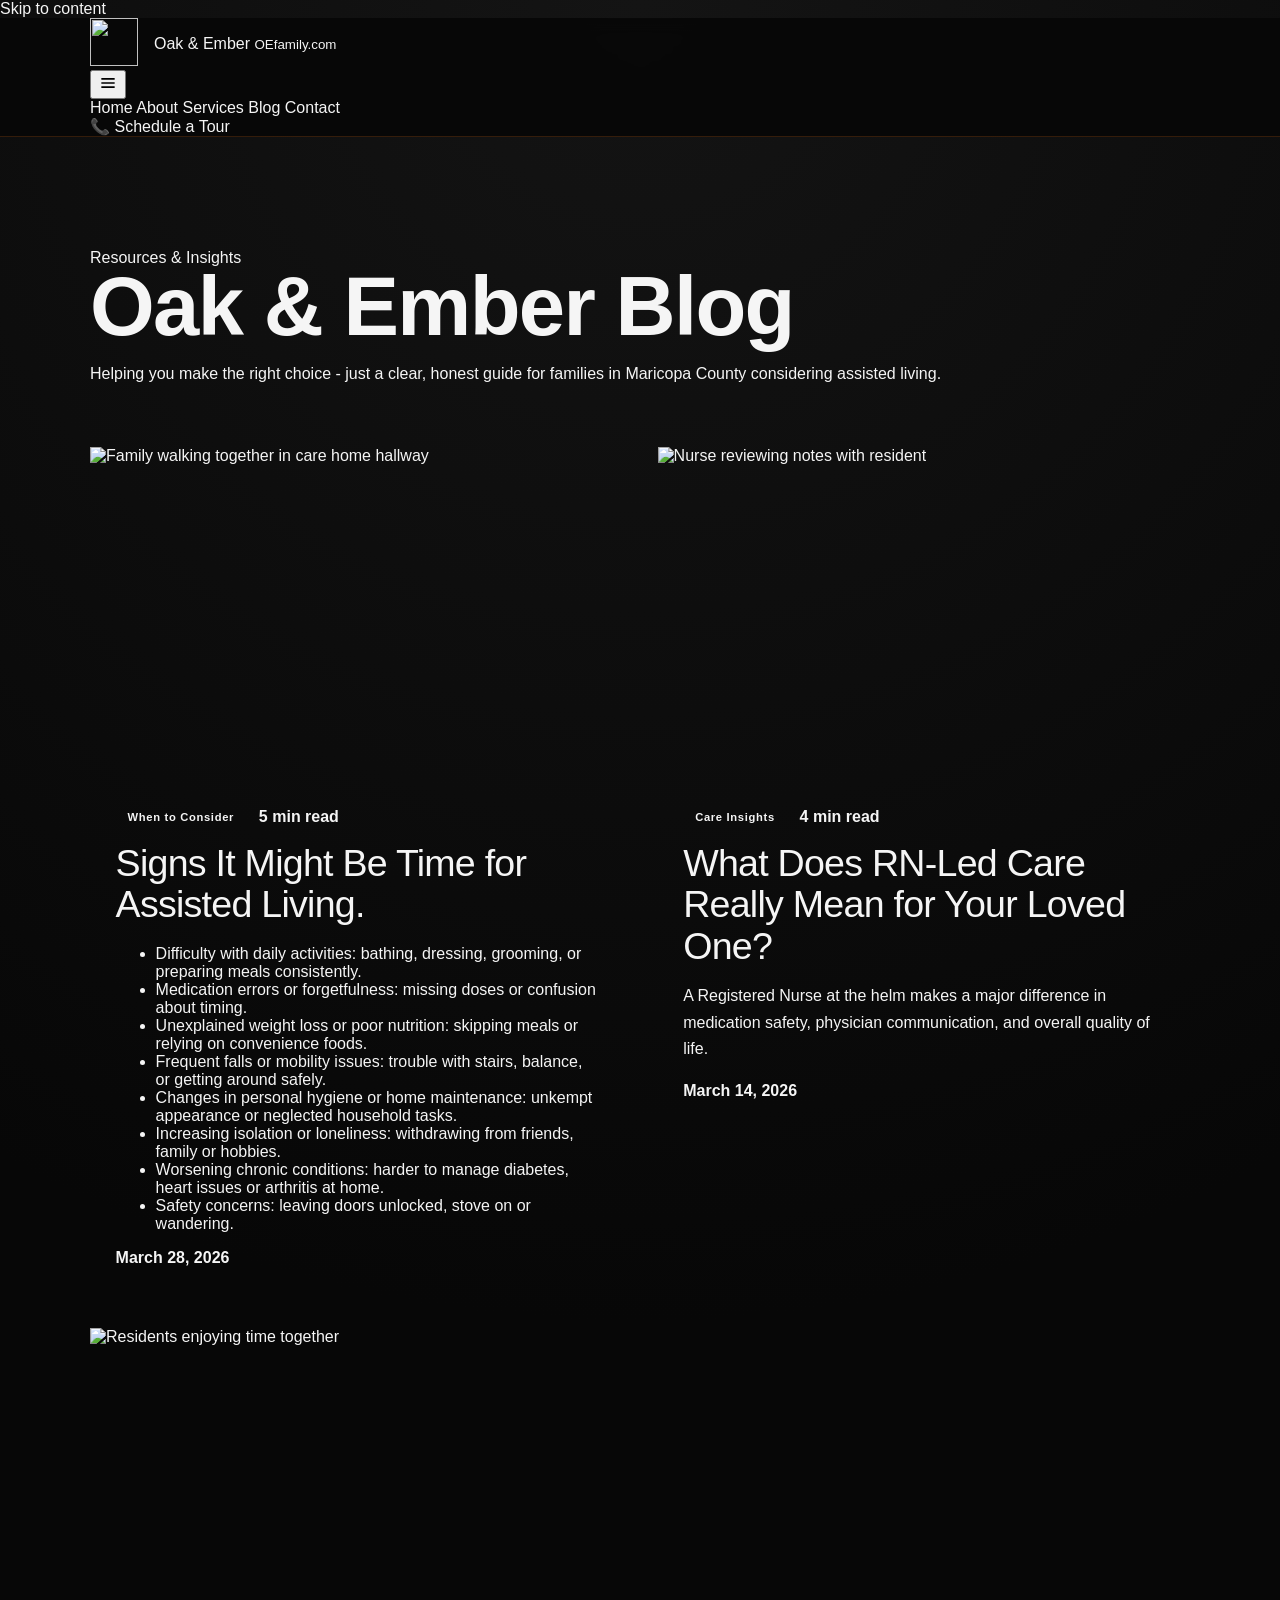
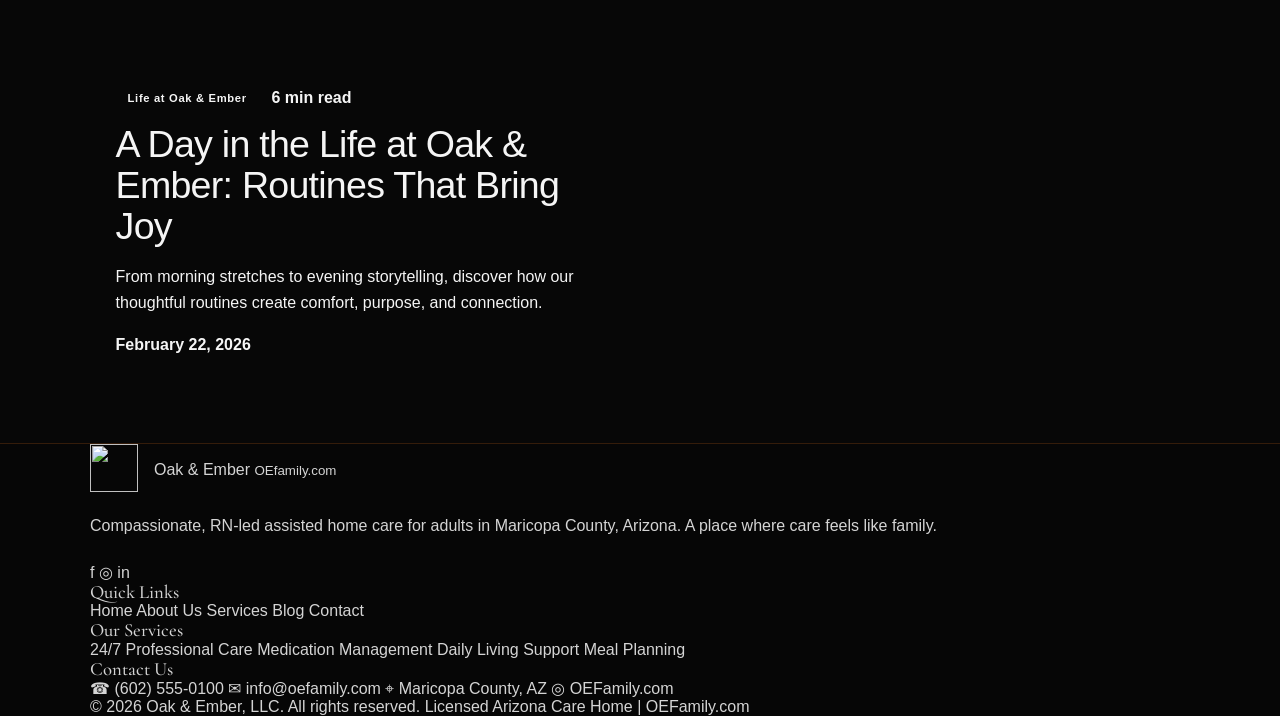
==== blog.html @ 2cb1c810 "Create blog.html preliminary additiona" ====
<!DOCTYPE html>
<html lang="en">
<head>
  <meta charset="UTF-8" />
  <meta name="viewport" content="width=device-width, initial-scale=1.0" />
  <title>Blog - Oak & Ember | RN-Led Assisted Living in Maricopa County</title>
  <meta name="description" content="Read articles from Oak & Ember about assisted living, RN-led care, family guidance, and life in a 10-resident home in Maricopa County, Arizona." />
  <meta name="robots" content="index,follow" />
  <link rel="canonical" href="https://oefamily.com/blog.html" />
  <link rel="preconnect" href="https://fonts.googleapis.com">
  <link rel="preconnect" href="https://fonts.gstatic.com" crossorigin>
  <link href="https://fonts.googleapis.com/css2?family=Cormorant+Garamond:wght@500;600;700&family=Manrope:wght@400;500;600;700;800&family=Playfair+Display:ital,wght@0,400..900;1,400..900&display=swap" rel="stylesheet">
  <link rel="stylesheet" href="style.css" />
  <style>
    /* Blog page specific styles */
    .blog-hero {
      padding: clamp(4rem, 10vw, 7rem) 0 clamp(2rem, 5vw, 3rem);
      background: linear-gradient(135deg, var(--color-forest-soft) 0%, transparent 50%), var(--color-surface-soft);
    }
    .blog-hero h1 {
      font-family: var(--font-display);
      font-size: clamp(2.8rem, 7vw, 5.2rem);
      line-height: 0.95;
      letter-spacing: -0.02em;
      margin-bottom: 1.2rem;
    }
    .blog-grid-full {
      display: grid;
      grid-template-columns: repeat(auto-fit, minmax(380px, 1fr));
      gap: clamp(1.5rem, 3vw, 2.2rem);
      margin-bottom: 4rem;
    }
    .blog-card-full {
      border-radius: var(--radius-xl);
      overflow: hidden;
      box-shadow: var(--shadow-sm);
      transition: transform var(--transition), box-shadow var(--transition);
    }
    .blog-card-full:hover {
      transform: translateY(-4px);
      box-shadow: var(--shadow-lg);
    }
    .blog-media-full {
      aspect-ratio: 16 / 10;
      overflow: hidden;
    }
    .blog-media-full img {
      width: 100%;
      height: 100%;
      object-fit: cover;
      transition: transform 600ms ease;
    }
    .blog-card-full:hover .blog-media-full img {
      transform: scale(1.04);
    }
    .blog-body-full {
      padding: 1.6rem;
    }
    .meta-row-full {
      display: flex;
      align-items: center;
      gap: 0.8rem;
      margin-bottom: 0.9rem;
      color: var(--color-text-muted);
      font-size: var(--text-xs);
      font-weight: 600;
    }
    .tag-full {
      background: var(--color-primary);
      color: var(--color-white);
      padding: 0.35rem 0.75rem;
      border-radius: var(--radius-full);
      font-size: 0.7rem;
      letter-spacing: 0.06em;
    }
    .blog-title-full {
      font-family: var(--font-display);
      font-size: clamp(1.65rem, 3.5vw, 2.35rem);
      line-height: 1.1;
      margin-bottom: 0.85rem;
      color: var(--color-text);
    }
    .blog-excerpt-full {
      color: var(--color-text-muted);
      margin-bottom: 1.2rem;
      line-height: 1.65;
    }
    .blog-date-full {
      color: var(--color-text-faint);
      font-size: var(--text-sm);
      font-weight: 600;
    }
    .back-link {
      display: inline-flex;
      align-items: center;
      gap: 0.5rem;
      color: var(--color-primary);
      font-weight: 700;
      font-size: var(--text-sm);
      margin-bottom: 1.5rem;
    }
    @media (max-width: 700px) {
      .blog-grid-full { grid-template-columns: 1fr; }
      .blog-hero { padding-top: 3.5rem; }
    }
  </style>
</head>
<body>
  <a class="skip-link" href="#main-content">Skip to content</a>

  <header class="site-header">
    <div class="container nav-wrap">
      <a href="index.html#home" class="brand" aria-label="Oak & Ember home">
        <span class="brand-mark" aria-hidden="true">
          <img src="photos/logo.png" alt="" width="48" height="48" loading="eager" />
        </span>
        <span class="brand-text">
          <span>Oak & Ember</span>
          <small>OEfamily.com</small>
        </span>
      </a>

      <nav aria-label="Primary navigation">
        <button class="menu-toggle" aria-expanded="false" aria-controls="primary-menu" aria-label="Open menu">
          <svg width="20" height="20" viewBox="0 0 24 24" fill="none" stroke="currentColor" stroke-width="2">
            <path d="M4 7h16M4 12h16M4 17h16"/>
          </svg>
        </button>
        <div class="nav-links" id="primary-menu">
          <a href="index.html#home">Home</a>
          <a href="index.html#about">About</a>
          <a href="index.html#services">Services</a>
          <a href="blog.html" class="active">Blog</a>
          <a href="index.html#contact">Contact</a>
        </div>
      </nav>

      <div class="header-actions">
        <a class="btn btn-primary" href="index.html#contact">
          <span aria-hidden="true">📞</span>
          <span>Schedule a Tour</span>
        </a>
      </div>
    </div>
  </header>

  <main id="main-content">
    <section class="blog-hero">
      <div class="container">
        <div class="section-tag">Resources & Insights</div>
        <h1>Oak & Ember Blog</h1>
        <p class="section-description">
          Helping you make the right choice - just a clear, honest guide for families in Maricopa County considering assisted living.
        </p>
      </div>
    </section>

    <section>
      <div class="container blog-grid-full">
        <!-- Article 1 -->
        <article class="blog-card-full">
          <div class="blog-media-full">
            <img src="photos/blog-1.jpg" alt="Family walking together in care home hallway" loading="lazy" />
          </div>
          <div class="blog-body-full">
            <div class="meta-row-full">
              <span class="tag-full">When to Consider</span>
              <span>5 min read</span>
            </div>
            <h2 class="blog-title-full">Signs It Might Be Time for Assisted Living.</h2>
            <p class="blog-excerpt-full">
            <ul>
                <li>Difficulty with daily activities: bathing, dressing, grooming, or preparing meals consistently.</li>
                <li>Medication errors or forgetfulness: missing doses or confusion about timing.</li>
                <li>Unexplained weight loss or poor nutrition: skipping meals or relying on convenience foods.</li>
                <li>Frequent falls or mobility issues: trouble with stairs, balance, or getting around safely.</li>
                <li>Changes in personal hygiene or home maintenance: unkempt appearance or neglected household tasks.</li>
                <li>Increasing isolation or loneliness: withdrawing from friends, family or hobbies.</li>
                <li>Worsening chronic conditions: harder to manage diabetes, heart issues or arthritis at home.</li>
                <li>Safety concerns: leaving doors unlocked, stove on or wandering.</li>
            </ul>
              
            </p>
            <time class="blog-date-full" datetime="2026-03-28">March 28, 2026</time>
          </div>
        </article>

        <!-- Article 2 -->
        <article class="blog-card-full">
          <div class="blog-media-full">
            <img src="photos/blog-2.jpg" alt="Nurse reviewing notes with resident" loading="lazy" />
          </div>
          <div class="blog-body-full">
            <div class="meta-row-full">
              <span class="tag-full">Care Insights</span>
              <span>4 min read</span>
            </div>
            <h2 class="blog-title-full">What Does RN-Led Care Really Mean for Your Loved One?</h2>
            <p class="blog-excerpt-full">
              A Registered Nurse at the helm makes a major difference in medication safety, physician communication, and overall quality of life.
            </p>
            <time class="blog-date-full" datetime="2026-03-14">March 14, 2026</time>
          </div>
        </article>

        <!-- Article 3 -->
        <article class="blog-card-full">
          <div class="blog-media-full">
            <img src="photos/blog-3.jpg" alt="Residents enjoying time together" loading="lazy" />
          </div>
          <div class="blog-body-full">
            <div class="meta-row-full">
              <span class="tag-full">Life at Oak & Ember</span>
              <span>6 min read</span>
            </div>
            <h2 class="blog-title-full">A Day in the Life at Oak & Ember: Routines That Bring Joy</h2>
            <p class="blog-excerpt-full">
              From morning stretches to evening storytelling, discover how our thoughtful routines create comfort, purpose, and connection.
            </p>
            <time class="blog-date-full" datetime="2026-02-22">February 22, 2026</time>
          </div>
        </article>

        <!-- Add more articles here by copying the pattern above -->
        <!-- EXAMPLE: New Article Block -->
        <!--
        <article class="blog-card-full">
          <div class="blog-media-full">
            <img src="photos/blog-4.jpg" alt="New article image" loading="lazy" />
          </div>
          <div class="blog-body-full">
            <div class="meta-row-full">
              <span class="tag-full">New Category</span>
              <span>7 min read</span>
            </div>
            <h2 class="blog-title-full">Your New Article Title</h2>
            <p class="blog-excerpt-full">Your article preview...</p>
            <time class="blog-date-full" datetime="2026-04-15">April 15, 2026</time>
          </div>
        </article>
        -->

      </div>
    </section>
  </main>

  <footer class="site-footer">
    <div class="container footer-grid">
      <div class="footer-brand">
        <a href="index.html#home" class="brand" style="margin-bottom: 1rem;">
          <span class="brand-mark" aria-hidden="true">
            <img src="photos/logo.png" alt="" width="48" height="48" />
          </span>
          <span class="brand-text">
            <span>Oak & Ember</span>
            <small>OEfamily.com</small>
          </span>
        </a>
        <p>Compassionate, RN-led assisted home care for adults in Maricopa County, Arizona. A place where care feels like family.</p>
        <div class="social-links" style="margin-top: 1.4rem;">
          <a href="#" aria-label="Facebook" target="_blank" rel="noopener noreferrer">f</a>
          <a href="#" aria-label="Instagram" target="_blank" rel="noopener noreferrer">◎</a>
          <a href="#" aria-label="LinkedIn" target="_blank" rel="noopener noreferrer">in</a>
        </div>
      </div>

      <div>
        <h3 class="footer-title">Quick Links</h3>
        <div class="footer-links">
          <a href="index.html#home">Home</a>
          <a href="index.html#about">About Us</a>
          <a href="index.html#services">Services</a>
          <a href="blog.html">Blog</a>
          <a href="index.html#contact">Contact</a>
        </div>
      </div>

      <div>
        <h3 class="footer-title">Our Services</h3>
        <div class="footer-links">
          <a href="index.html#services">24/7 Professional Care</a>
          <a href="index.html#services">Medication Management</a>
          <a href="index.html#services">Daily Living Support</a>
          <a href="index.html#services">Meal Planning</a>
        </div>
      </div>

      <div>
        <h3 class="footer-title">Contact Us</h3>
        <div class="footer-contact">
          <a href="tel:+16025550100">☎ (602) 555-0100</a>
          <a href="mailto:info@oefamily.com">✉ info@oefamily.com</a>
          <span>⌖ Maricopa County, AZ</span>
          <a href="https://oefamily.com" target="_blank" rel="noopener noreferrer">◎ OEFamily.com</a>
        </div>
      </div>
    </div>

    <div class="container footer-bottom">
      <span>© 2026 Oak & Ember, LLC. All rights reserved.</span>
      <span>Licensed Arizona Care Home | OEFamily.com</span>
    </div>
  </footer>

  <script src="script.js" defer></script>
</body>
</html>
---- style.css ----
:root {
  --bg: #070707;
  --panel: #0f0c08;
  --panel-alt: #151515;
  --gold: #d8b45a;
  --bronze: #a67c52;
  --deep-brown: #8B4513;
  --text: #F5F5F5;
  --muted: #d4d4d4;
  --line: rgba(139, 69, 19, 0.35);
}

/* ====================== FONTS ====================== */

/* 1. Logo Brand Font - Only "Oak & Ember" */
.brand-title {
  font-family: 'Playfair Display', serif;
  font-weight: 700;
  font-size: 2.15rem;
  color: var(--gold);
  line-height: 1.05;
  letter-spacing: -0.03em;
  margin: 0;
}

/* 2. Main Headings */
h1, h2, h3 {
  margin: 0;
  line-height: 1.1;
}

/* Hero & Main h2 - Use Work Sans */
h2, .hero h2 {
  font-family: 'Work Sans', sans-serif;
  font-weight: 500;
  letter-spacing: -0.02em;
}

/* h3 headings - Keep elegant serif */
h3, .card h3, .center-block h3 {
  font-family: 'Cormorant Garamond', serif;
  font-weight: 500;
}

/* Make sure logo is protected */
.brand .brand-title,
.brand h1.brand-title {
  font-family: 'Playfair Display', serif !important;
  font-weight: 700;
}

/* ====================== REST OF YOUR STYLES ====================== */

* { box-sizing: border-box; }
html { scroll-behavior: smooth; }

body {
  margin: 0;
  font-family: 'Inter', sans-serif;
  background: radial-gradient(circle at top, #141414 0%, var(--bg) 55%);
  color: var(--text);
}

a { color: inherit; text-decoration: none; }

.container {
  width: min(1100px, calc(100% - 2rem));
  margin: 0 auto;
}

.site-header, .site-footer {
  border-color: var(--line);
  background: rgba(7, 7, 7, 0.9);
  backdrop-filter: blur(8px);
}
.site-header { 
  border-bottom: 1px solid var(--line); 
  position: sticky; 
  top: 0; 
  z-index: 10; 
}

.header-inner, .footer-inner {
  display: flex; 
  align-items: center; 
  justify-content: space-between; 
  gap: 1rem; 
  padding: 1rem 0;
}

.brand { 
  display: flex; 
  align-items: center; 
  gap: 1rem; 
}

.logo {
  width: 110px; 
  height: 110px; 
  object-fit: contain; 
  border: 1px solid var(--line);
  border-radius: 999px; 
  background: var(--panel);
}

.brand-kicker, .section-label, .eyebrow {
  color: var(--bronze); 
  text-transform: uppercase; 
  letter-spacing: 0.18em; 
  font-size: 0.72rem; 
  margin: 0 0 0.25rem;
}

.nav { 
  display: flex; 
  gap: 1.25rem; 
  flex-wrap: wrap; 
}
.nav a { 
  color: var(--muted); 
}
.nav a:hover { 
  color: var(--gold); 
}

/* Hero */
.hero { 
  padding: 6rem 0 4rem; 
  text-align: center; 
}
.hero-inner { 
  max-width: 760px; 
}
.hero h2 { 
  font-size: clamp(3rem, 7vw, 5.5rem); 
  line-height: 0.95; 
  color: var(--gold); 
  margin-top: 0.5rem; 
}
.hero-copy { 
  max-width: 44rem; 
  margin: 1.5rem auto 0; 
  font-size: 1.05rem; 
  color: var(--muted); 
  line-height: 1.8; 
}

.hero-badges { 
  display: flex; 
  justify-content: center; 
  gap: 0.75rem; 
  flex-wrap: wrap; 
  margin-top: 2rem; 
}
.hero-badges span {
  border: 1px solid var(--line); 
  background: rgba(167, 124, 82, 0.1); 
  color: var(--text);
  padding: 0.65rem 1rem; 
  border-radius: 999px; 
  font-size: 0.92rem;
}

/* Content */
.content-section { 
  padding: 1rem 0 3rem; 
}
.content-grid {
  display: grid; 
  grid-template-columns: repeat(3, 1fr); 
  gap: 1rem;
}
.card, .center-block {
  background: linear-gradient(180deg, rgba(21,21,21,0.96), rgba(16,16,16,0.96));
  border: 1px solid var(--line); 
  border-radius: 20px; 
  padding: 2.4rem 2.2rem;
  box-shadow: 0 18px 40px rgba(0,0,0,0.25);
}
.card h3, .center-block h3 { 
  font-size: 2rem; 
  color: var(--gold); 
  margin: 0.25rem 0 0.75rem; 
}
.card p, .center-block p, .site-footer p { 
  color: var(--muted); 
  line-height: 1.75; 
}
.card ul,
.card ol {
  padding-left: 1.5rem;
  margin: 1.6rem 0 1.8rem 0;
  line-height: 1.9;
}
.card li {
  color: var(--muted); 
  margin-bottom: 1.25rem;        /* Excellent spacing between items */
  padding-left: 0.3rem;
}
.card li:last-child {
  margin-bottom: 0.4rem;
}
/* Make bullet points a bit larger and nicer */
.card ul li::marker {
  font-size: 1.1rem;
}
.center-block { 
  color: var(--muted); 
  text-align: center; 
  max-width: 850px; 
  margin: 0 auto; 
}

.site-footer { 
  color: var(--muted); 
  border-top: 1px solid var(--line); 
  margin-top: 2rem; 
}
.footer-inner p { 
  margin: 0; 
  color: var(--bronze); 
}

/* ====================== ANCHOR LINK SCROLL FIX ====================== */
#about,
#care,
#timeline,
section[id],
.hero,
.content-section {
  scroll-margin-top: 115px;     /* This pushes the section down so it's visible below the header */
}

/* Mobile */
@media (max-width: 900px) {
  .content-grid { grid-template-columns: 1fr; }
  .header-inner, .footer-inner { 
    flex-direction: column; 
    align-items: flex-start; 
  }
  .nav { gap: 0.9rem; }
}

/* Content Form */
.cf-turnstile {
  margin: 1.5rem 0;
}

button[type="submit"] {
  background: var(--gold);
  color: var(--bg);
  padding: 0.9rem 2rem;
  border: none;
  border-radius: 8px;
  font-weight: 600;
  cursor: pointer;
  margin-top: 1rem;
}
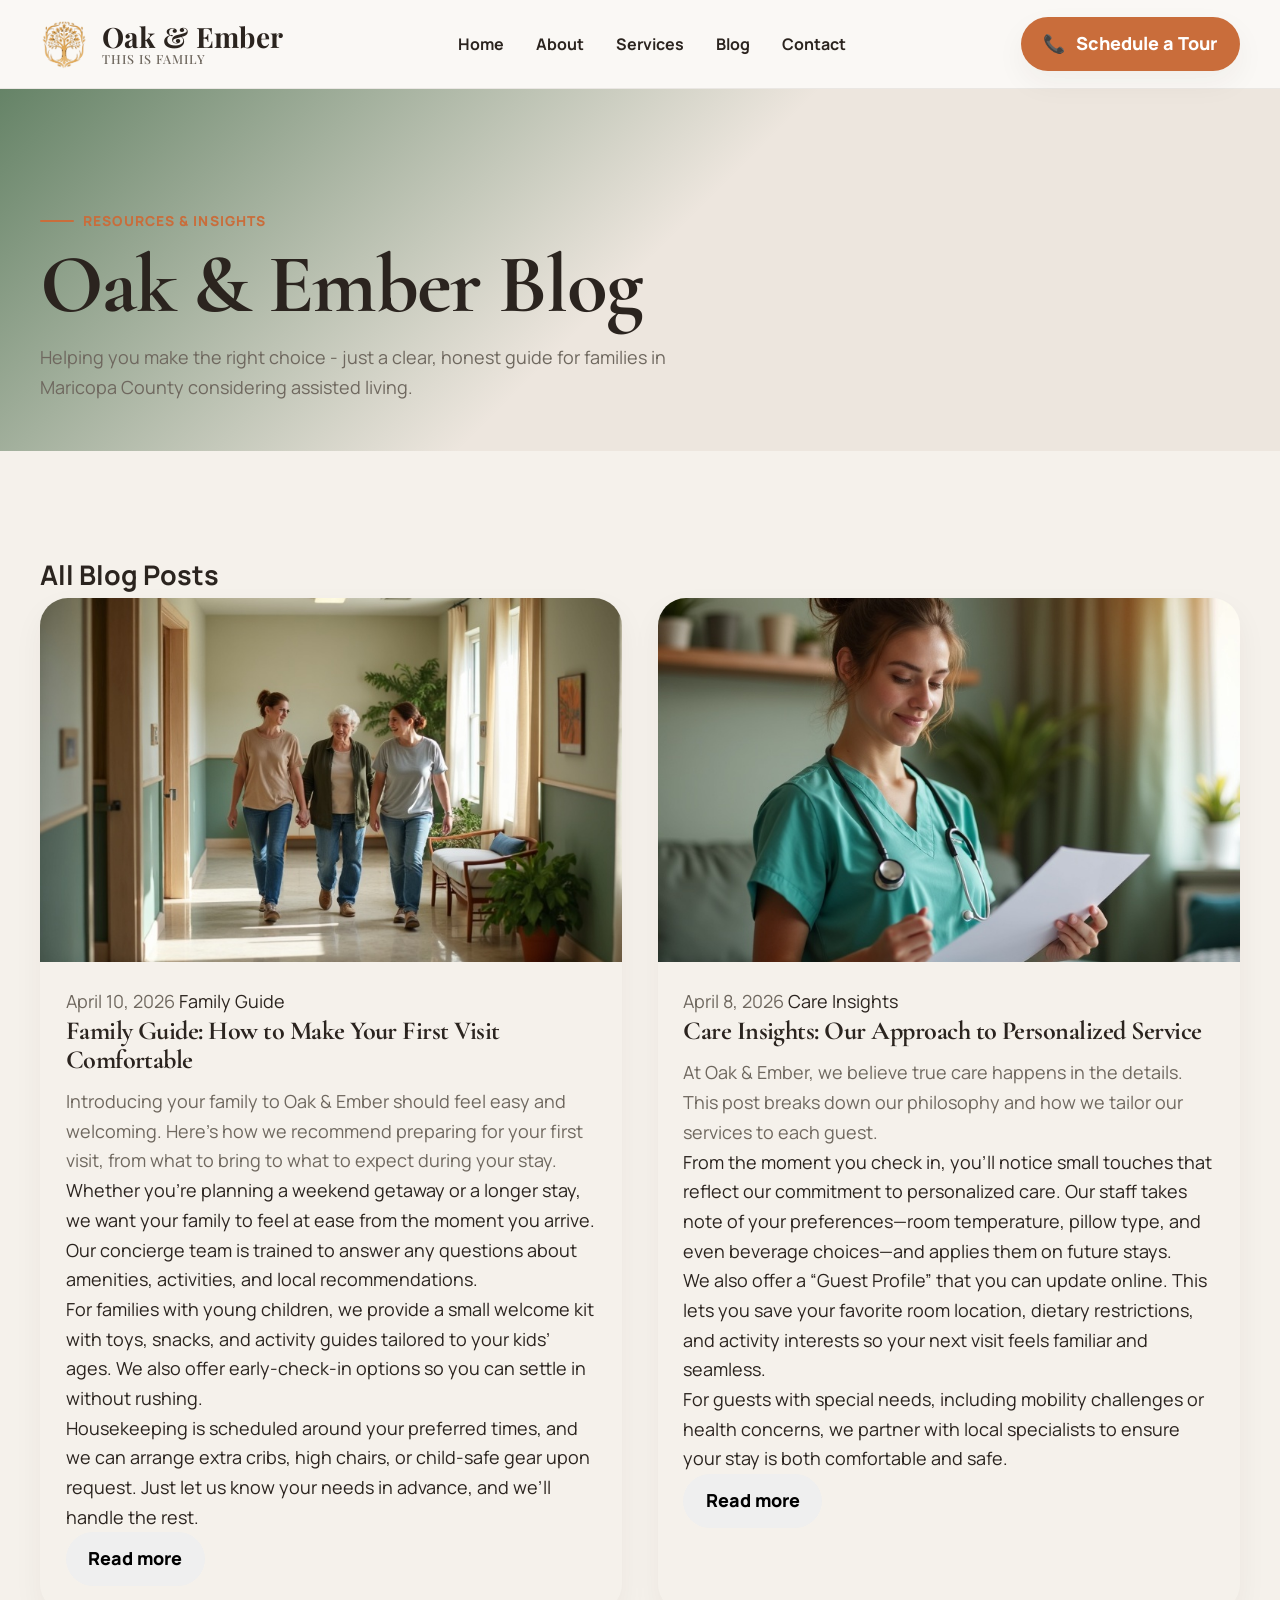
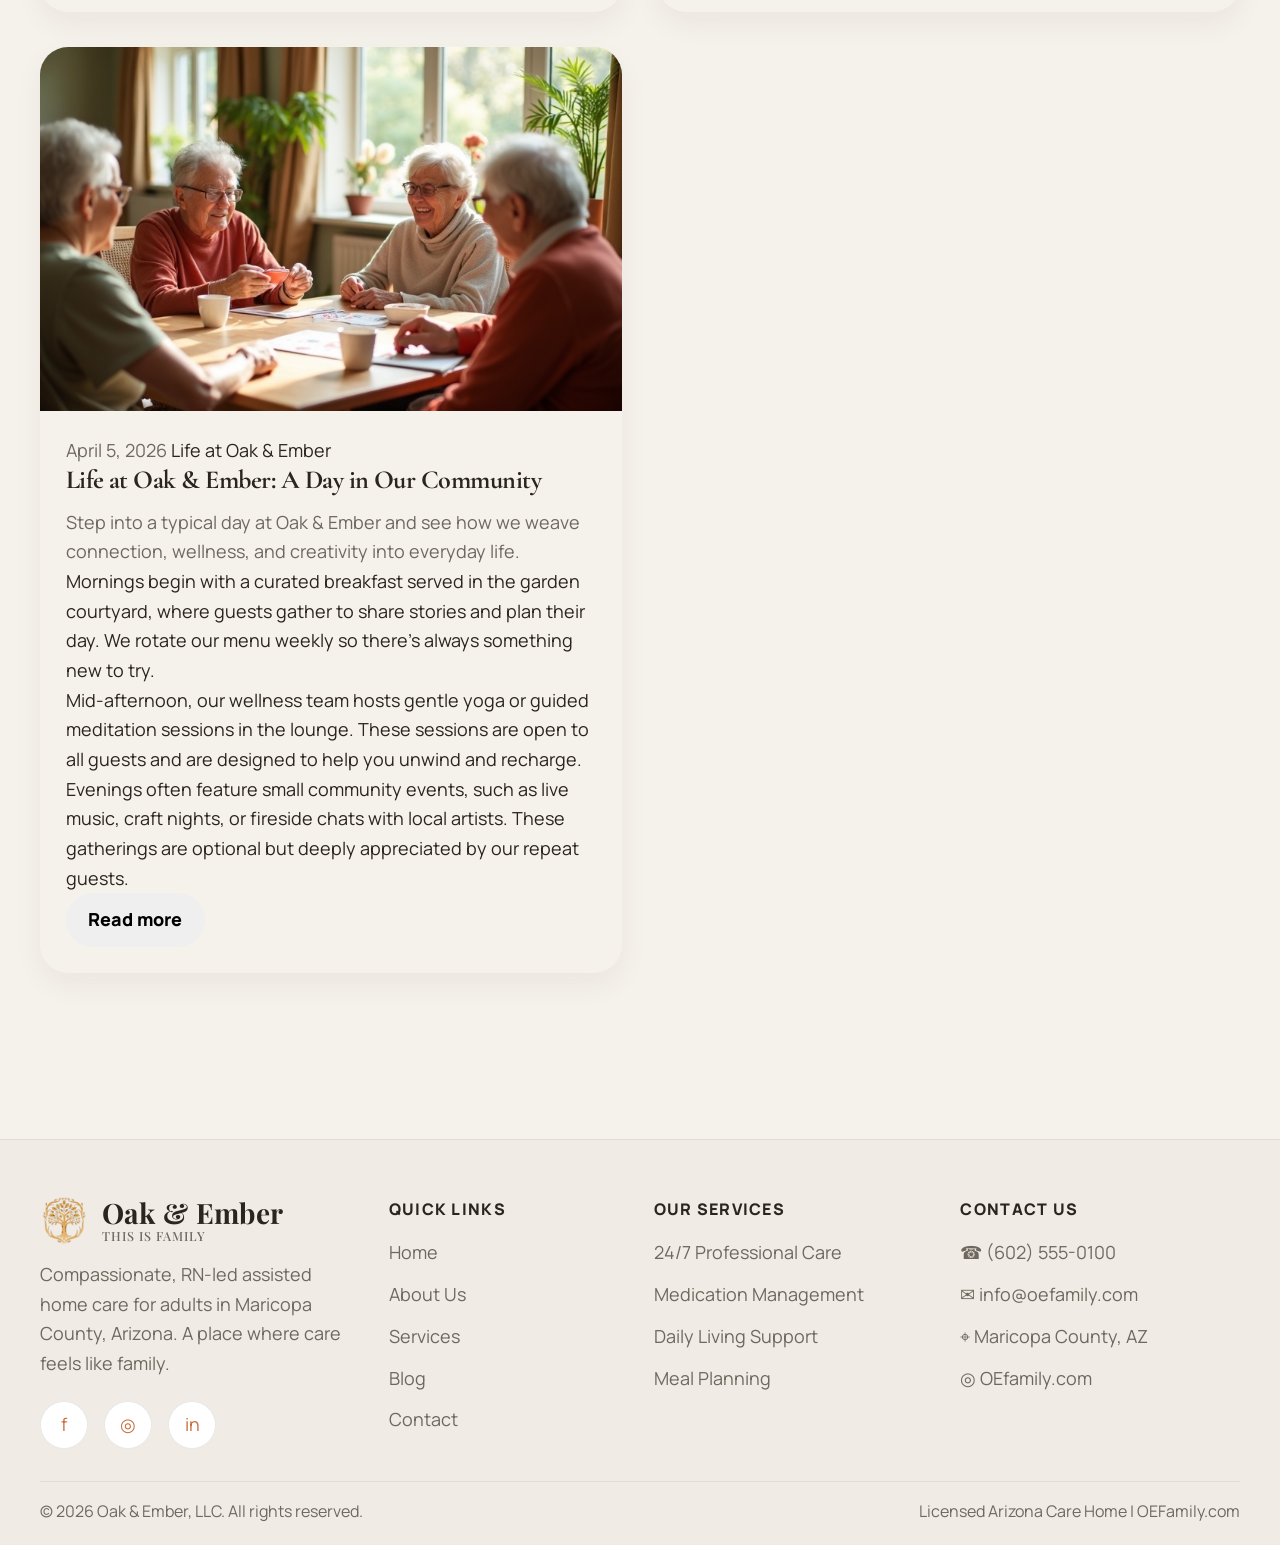
==== commit 8039b70b: "Update blog.html" ====
--- a/blog.html
+++ b/blog.html
@@ -116,7 +116,7 @@
         </span>
         <span class="brand-text">
           <span>Oak & Ember</span>
-          <small>OEfamily.com</small>
+          <small>this is family</small>
         </span>
       </a>
 
@@ -155,93 +155,149 @@
       </div>
     </section>
 
-    <section>
-      <div class="container blog-grid-full">
-        <!-- Article 1 -->
-        <article class="blog-card-full">
-          <div class="blog-media-full">
-            <img src="photos/blog-1.jpg" alt="Family walking together in care home hallway" loading="lazy" />
-          </div>
-          <div class="blog-body-full">
-            <div class="meta-row-full">
-              <span class="tag-full">When to Consider</span>
-              <span>5 min read</span>
-            </div>
-            <h2 class="blog-title-full">Signs It Might Be Time for Assisted Living.</h2>
-            <p class="blog-excerpt-full">
-            <ul>
-                <li>Difficulty with daily activities: bathing, dressing, grooming, or preparing meals consistently.</li>
-                <li>Medication errors or forgetfulness: missing doses or confusion about timing.</li>
-                <li>Unexplained weight loss or poor nutrition: skipping meals or relying on convenience foods.</li>
-                <li>Frequent falls or mobility issues: trouble with stairs, balance, or getting around safely.</li>
-                <li>Changes in personal hygiene or home maintenance: unkempt appearance or neglected household tasks.</li>
-                <li>Increasing isolation or loneliness: withdrawing from friends, family or hobbies.</li>
-                <li>Worsening chronic conditions: harder to manage diabetes, heart issues or arthritis at home.</li>
-                <li>Safety concerns: leaving doors unlocked, stove on or wandering.</li>
-            </ul>
-              
-            </p>
-            <time class="blog-date-full" datetime="2026-03-28">March 28, 2026</time>
-          </div>
-        </article>
-
-        <!-- Article 2 -->
-        <article class="blog-card-full">
-          <div class="blog-media-full">
-            <img src="photos/blog-2.jpg" alt="Nurse reviewing notes with resident" loading="lazy" />
-          </div>
-          <div class="blog-body-full">
-            <div class="meta-row-full">
-              <span class="tag-full">Care Insights</span>
-              <span>4 min read</span>
-            </div>
-            <h2 class="blog-title-full">What Does RN-Led Care Really Mean for Your Loved One?</h2>
-            <p class="blog-excerpt-full">
-              A Registered Nurse at the helm makes a major difference in medication safety, physician communication, and overall quality of life.
-            </p>
-            <time class="blog-date-full" datetime="2026-03-14">March 14, 2026</time>
-          </div>
-        </article>
-
-        <!-- Article 3 -->
-        <article class="blog-card-full">
-          <div class="blog-media-full">
-            <img src="photos/blog-3.jpg" alt="Residents enjoying time together" loading="lazy" />
-          </div>
-          <div class="blog-body-full">
-            <div class="meta-row-full">
-              <span class="tag-full">Life at Oak & Ember</span>
-              <span>6 min read</span>
-            </div>
-            <h2 class="blog-title-full">A Day in the Life at Oak & Ember: Routines That Bring Joy</h2>
-            <p class="blog-excerpt-full">
-              From morning stretches to evening storytelling, discover how our thoughtful routines create comfort, purpose, and connection.
-            </p>
-            <time class="blog-date-full" datetime="2026-02-22">February 22, 2026</time>
-          </div>
-        </article>
-
-        <!-- Add more articles here by copying the pattern above -->
-        <!-- EXAMPLE: New Article Block -->
-        <!--
-        <article class="blog-card-full">
-          <div class="blog-media-full">
-            <img src="photos/blog-4.jpg" alt="New article image" loading="lazy" />
-          </div>
-          <div class="blog-body-full">
-            <div class="meta-row-full">
-              <span class="tag-full">New Category</span>
-              <span>7 min read</span>
-            </div>
-            <h2 class="blog-title-full">Your New Article Title</h2>
-            <p class="blog-excerpt-full">Your article preview...</p>
-            <time class="blog-date-full" datetime="2026-04-15">April 15, 2026</time>
-          </div>
-        </article>
-        -->
-
+    <!-- Blog Grid -->
+    <section class="section section-blog">
+      <div class="container">
+        <h2 class="section-title">All Blog Posts</h2>
+
+        <div class="blog-grid-full reveal">
+          <!-- Article 1: Family Guide -->
+          <article class="blog-card-full" data-article-id="family-guide">
+            <div class="blog-media-full">
+              <img src="photos/blog-1.jpg" alt="A warm family dinner at Oak & Ember" />
+            </div>
+            <div class="blog-body-full">
+              <div class="blog-meta">
+                <span class="blog-date">April 10, 2026</span>
+                <span class="blog-category">Family Guide</span>
+              </div>
+              <h3 class="blog-title">Family Guide: How to Make Your First Visit Comfortable</h3>
+              <div class="blog-excerpt">
+                <p>
+                  Introducing your family to Oak & Ember should feel easy and welcoming. Here’s 
+                  how we recommend preparing for your first visit, from what to bring to what 
+                  to expect during your stay.
+                </p>
+              </div>
+              <div class="blog-content">
+                <p>
+                  Whether you’re planning a weekend getaway or a longer stay, we want your family 
+                  to feel at ease from the moment you arrive. Our concierge team is trained to 
+                  answer any questions about amenities, activities, and local recommendations.
+                </p>
+                <p>
+                  For families with young children, we provide a small welcome kit with toys, 
+                  snacks, and activity guides tailored to your kids’ ages. We also offer 
+                  early‑check‑in options so you can settle in without rushing.
+                </p>
+                <p>
+                  Housekeeping is scheduled around your preferred times, and we can arrange 
+                  extra cribs, high chairs, or child‑safe gear upon request. Just let us know 
+                  your needs in advance, and we’ll handle the rest.
+                </p>
+              </div>
+              <button
+                type="button"
+                class="btn btn-expand"
+                aria-label="Toggle full article"
+              >
+                Read more
+              </button>
+            </div>
+          </article>
+
+          <!-- Article 2: Care Insights -->
+          <article class="blog-card-full" data-article-id="care-insights">
+            <div class="blog-media-full">
+              <img src="photos/blog-2.jpg" alt="A spa‑style treatment room at Oak & Ember" />
+            </div>
+            <div class="blog-body-full">
+              <div class="blog-meta">
+                <span class="blog-date">April 8, 2026</span>
+                <span class="blog-category">Care Insights</span>
+              </div>
+              <h3 class="blog-title">Care Insights: Our Approach to Personalized Service</h3>
+              <div class="blog-excerpt">
+                <p>
+                  At Oak & Ember, we believe true care happens in the details. This post breaks 
+                  down our philosophy and how we tailor our services to each guest.
+                </p>
+              </div>
+              <div class="blog-content">
+                <p>
+                  From the moment you check in, you’ll notice small touches that reflect our 
+                  commitment to personalized care. Our staff takes note of your preferences—room 
+                  temperature, pillow type, and even beverage choices—and applies them on future 
+                  stays.
+                </p>
+                <p>
+                  We also offer a “Guest Profile” that you can update online. This lets you 
+                  save your favorite room location, dietary restrictions, and activity interests 
+                  so your next visit feels familiar and seamless.
+                </p>
+                <p>
+                  For guests with special needs, including mobility challenges or health 
+                  concerns, we partner with local specialists to ensure your stay is both 
+                  comfortable and safe.
+                </p>
+              </div>
+              <button
+                type="button"
+                class="btn btn-expand"
+                aria-label="Toggle full article"
+              >
+                Read more
+              </button>
+            </div>
+          </article>
+
+          <!-- Article 3: Life at Oak & Ember -->
+          <article class="blog-card-full" data-article-id="life-at-oak-ember">
+            <div class="blog-media-full">
+              <img src="photos/blog-3.jpg" alt="A cozy lounge area at Oak & Ember" />
+            </div>
+            <div class="blog-body-full">
+              <div class="blog-meta">
+                <span class="blog-date">April 5, 2026</span>
+                <span class="blog-category">Life at Oak & Ember</span>
+              </div>
+              <h3 class="blog-title">Life at Oak & Ember: A Day in Our Community</h3>
+              <div class="blog-excerpt">
+                <p>
+                  Step into a typical day at Oak & Ember and see how we weave connection, 
+                  wellness, and creativity into everyday life.
+                </p>
+              </div>
+              <div class="blog-content">
+                <p>
+                  Mornings begin with a curated breakfast served in the garden courtyard, 
+                  where guests gather to share stories and plan their day. We rotate our menu 
+                  weekly so there’s always something new to try.
+                </p>
+                <p>
+                  Mid‑afternoon, our wellness team hosts gentle yoga or guided meditation 
+                  sessions in the lounge. These sessions are open to all guests and are 
+                  designed to help you unwind and recharge.
+                </p>
+                <p>
+                  Evenings often feature small community events, such as live music, 
+                  craft nights, or fireside chats with local artists. These gatherings 
+                  are optional but deeply appreciated by our repeat guests.
+                </p>
+              </div>
+              <button
+                type="button"
+                class="btn btn-expand"
+                aria-label="Toggle full article"
+              >
+                Read more
+              </button>
+            </div>
+          </article>
+        </div>
       </div>
     </section>
+
   </main>
 
   <footer class="site-footer">
@@ -253,7 +309,7 @@
           </span>
           <span class="brand-text">
             <span>Oak & Ember</span>
-            <small>OEfamily.com</small>
+            <small>this is family</small>
           </span>
         </a>
         <p>Compassionate, RN-led assisted home care for adults in Maricopa County, Arizona. A place where care feels like family.</p>
@@ -291,7 +347,7 @@
           <a href="tel:+16025550100">☎ (602) 555-0100</a>
           <a href="mailto:info@oefamily.com">✉ info@oefamily.com</a>
           <span>⌖ Maricopa County, AZ</span>
-          <a href="https://oefamily.com" target="_blank" rel="noopener noreferrer">◎ OEFamily.com</a>
+          <a href="https://oefamily.com" target="_blank" rel="noopener noreferrer">◎ OEfamily.com</a>
         </div>
       </div>
     </div>
@@ -302,6 +358,6 @@
     </div>
   </footer>
 
-  <script src="script.js" defer></script>
+  <script src="script.js"></script>
 </body>
 </html>
--- a/style.css
+++ b/style.css
@@ -1,258 +1,1117 @@
-:root {
-  --bg: #070707;
-  --panel: #0f0c08;
-  --panel-alt: #151515;
-  --gold: #d8b45a;
-  --bronze: #a67c52;
-  --deep-brown: #8B4513;
-  --text: #F5F5F5;
-  --muted: #d4d4d4;
-  --line: rgba(139, 69, 19, 0.35);
+/*
+      Art direction: warm, premium, calm, editorial.
+      Inspired by the uploaded references: soft stone backgrounds, terracotta CTAs,
+      deep forest overlays, rounded cards, serif headings, and airy grid sections.
+    */
+    :root {
+      --text-xs: clamp(0.75rem, 0.7rem + 0.2vw, 0.875rem);
+      --text-sm: clamp(0.9rem, 0.85rem + 0.2vw, 1rem);
+      --text-base: clamp(1rem, 0.96rem + 0.25vw, 1.125rem);
+      --text-lg: clamp(1.2rem, 1.05rem + 0.6vw, 1.45rem);
+      --text-xl: clamp(1.8rem, 1.2rem + 1.5vw, 2.6rem);
+      --text-2xl: clamp(2.7rem, 2rem + 3vw, 5.2rem);
+
+      --space-1: 0.25rem;
+      --space-2: 0.5rem;
+      --space-3: 0.75rem;
+      --space-4: 1rem;
+      --space-5: 1.25rem;
+      --space-6: 1.5rem;
+      --space-8: 2rem;
+      --space-10: 2.5rem;
+      --space-12: 3rem;
+      --space-16: 4rem;
+      --space-20: 5rem;
+      --space-24: 6rem;
+
+      --radius-sm: 0.55rem;
+      --radius-md: 0.9rem;
+      --radius-lg: 1.25rem;
+      --radius-xl: 1.75rem;
+      --radius-full: 999px;
+
+      --color-bg: #f5f1eb;
+      --color-surface: #fbf9f6;
+      --color-surface-2: #ffffff;
+      --color-surface-soft: #ede6de;
+      --color-border: rgba(52, 40, 31, 0.1);
+      --color-divider: rgba(52, 40, 31, 0.08);
+      --color-text: #2b241f;
+      --color-text-muted: #6f685f;
+      --color-text-faint: #a89e94;
+      --color-primary: #c96d3b;
+      --color-primary-hover: #b95d2d;
+      --color-forest: #315d39;
+      --color-forest-deep: #203826;
+      --color-forest-soft: rgba(49, 93, 57, 0.72);
+      --color-white: #ffffff;
+      --color-overlay-dark: rgba(20, 12, 8, 0.58);
+      --color-overlay-soft: rgba(31, 24, 19, 0.36);
+
+      --shadow-sm: 0 12px 30px rgba(53, 38, 22, 0.05);
+      --shadow-md: 0 24px 60px rgba(45, 30, 15, 0.08);
+      --shadow-lg: 0 30px 80px rgba(24, 18, 12, 0.16);
+
+      --container: 1200px;
+      --header-height: 88px;
+      --font-display: 'Cormorant Garamond', Georgia, serif;
+      --font-body: 'Manrope', Arial, sans-serif;
+      --transition: 220ms cubic-bezier(0.16, 1, 0.3, 1);
+    }
+
+    .site-logo {
+    height: 100px;   /* adjust as needed */
+    width: 100px;
 }
 
-/* ====================== FONTS ====================== */
-
-/* 1. Logo Brand Font - Only "Oak & Ember" */
-.brand-title {
-  font-family: 'Playfair Display', serif;
-  font-weight: 700;
-  font-size: 2.15rem;
-  color: var(--gold);
-  line-height: 1.05;
-  letter-spacing: -0.03em;
-  margin: 0;
-}
-
-/* 2. Main Headings */
-h1, h2, h3 {
-  margin: 0;
-  line-height: 1.1;
-}
-
-/* Hero & Main h2 - Use Work Sans */
-h2, .hero h2 {
-  font-family: 'Work Sans', sans-serif;
-  font-weight: 500;
-  letter-spacing: -0.02em;
-}
-
-/* h3 headings - Keep elegant serif */
-h3, .card h3, .center-block h3 {
-  font-family: 'Cormorant Garamond', serif;
-  font-weight: 500;
-}
-
-/* Make sure logo is protected */
-.brand .brand-title,
-.brand h1.brand-title {
-  font-family: 'Playfair Display', serif !important;
-  font-weight: 700;
-}
-
-/* ====================== REST OF YOUR STYLES ====================== */
-
-* { box-sizing: border-box; }
-html { scroll-behavior: smooth; }
-
-body {
-  margin: 0;
-  font-family: 'Inter', sans-serif;
-  background: radial-gradient(circle at top, #141414 0%, var(--bg) 55%);
-  color: var(--text);
-}
-
-a { color: inherit; text-decoration: none; }
-
-.container {
-  width: min(1100px, calc(100% - 2rem));
-  margin: 0 auto;
-}
-
-.site-header, .site-footer {
-  border-color: var(--line);
-  background: rgba(7, 7, 7, 0.9);
-  backdrop-filter: blur(8px);
-}
-.site-header { 
-  border-bottom: 1px solid var(--line); 
-  position: sticky; 
-  top: 0; 
-  z-index: 10; 
-}
-
-.header-inner, .footer-inner {
-  display: flex; 
-  align-items: center; 
-  justify-content: space-between; 
-  gap: 1rem; 
-  padding: 1rem 0;
-}
-
-.brand { 
-  display: flex; 
-  align-items: center; 
-  gap: 1rem; 
-}
-
-.logo {
-  width: 110px; 
-  height: 110px; 
-  object-fit: contain; 
-  border: 1px solid var(--line);
-  border-radius: 999px; 
-  background: var(--panel);
-}
-
-.brand-kicker, .section-label, .eyebrow {
-  color: var(--bronze); 
-  text-transform: uppercase; 
-  letter-spacing: 0.18em; 
-  font-size: 0.72rem; 
-  margin: 0 0 0.25rem;
-}
-
-.nav { 
-  display: flex; 
-  gap: 1.25rem; 
-  flex-wrap: wrap; 
-}
-.nav a { 
-  color: var(--muted); 
-}
-.nav a:hover { 
-  color: var(--gold); 
-}
-
-/* Hero */
-.hero { 
-  padding: 6rem 0 4rem; 
-  text-align: center; 
-}
-.hero-inner { 
-  max-width: 760px; 
-}
-.hero h2 { 
-  font-size: clamp(3rem, 7vw, 5.5rem); 
-  line-height: 0.95; 
-  color: var(--gold); 
-  margin-top: 0.5rem; 
-}
-.hero-copy { 
-  max-width: 44rem; 
-  margin: 1.5rem auto 0; 
-  font-size: 1.05rem; 
-  color: var(--muted); 
-  line-height: 1.8; 
-}
-
-.hero-badges { 
-  display: flex; 
-  justify-content: center; 
-  gap: 0.75rem; 
-  flex-wrap: wrap; 
-  margin-top: 2rem; 
-}
-.hero-badges span {
-  border: 1px solid var(--line); 
-  background: rgba(167, 124, 82, 0.1); 
-  color: var(--text);
-  padding: 0.65rem 1rem; 
-  border-radius: 999px; 
-  font-size: 0.92rem;
-}
-
-/* Content */
-.content-section { 
-  padding: 1rem 0 3rem; 
-}
-.content-grid {
-  display: grid; 
-  grid-template-columns: repeat(3, 1fr); 
-  gap: 1rem;
-}
-.card, .center-block {
-  background: linear-gradient(180deg, rgba(21,21,21,0.96), rgba(16,16,16,0.96));
-  border: 1px solid var(--line); 
-  border-radius: 20px; 
-  padding: 2.4rem 2.2rem;
-  box-shadow: 0 18px 40px rgba(0,0,0,0.25);
-}
-.card h3, .center-block h3 { 
-  font-size: 2rem; 
-  color: var(--gold); 
-  margin: 0.25rem 0 0.75rem; 
-}
-.card p, .center-block p, .site-footer p { 
-  color: var(--muted); 
-  line-height: 1.75; 
-}
-.card ul,
-.card ol {
-  padding-left: 1.5rem;
-  margin: 1.6rem 0 1.8rem 0;
-  line-height: 1.9;
-}
-.card li {
-  color: var(--muted); 
-  margin-bottom: 1.25rem;        /* Excellent spacing between items */
-  padding-left: 0.3rem;
-}
-.card li:last-child {
-  margin-bottom: 0.4rem;
-}
-/* Make bullet points a bit larger and nicer */
-.card ul li::marker {
-  font-size: 1.1rem;
-}
-.center-block { 
-  color: var(--muted); 
-  text-align: center; 
-  max-width: 850px; 
-  margin: 0 auto; 
-}
-
-.site-footer { 
-  color: var(--muted); 
-  border-top: 1px solid var(--line); 
-  margin-top: 2rem; 
-}
-.footer-inner p { 
-  margin: 0; 
-  color: var(--bronze); 
-}
-
-/* ====================== ANCHOR LINK SCROLL FIX ====================== */
-#about,
-#care,
-#timeline,
-section[id],
-.hero,
-.content-section {
-  scroll-margin-top: 115px;     /* This pushes the section down so it's visible below the header */
-}
-
-/* Mobile */
-@media (max-width: 900px) {
-  .content-grid { grid-template-columns: 1fr; }
-  .header-inner, .footer-inner { 
-    flex-direction: column; 
-    align-items: flex-start; 
-  }
-  .nav { gap: 0.9rem; }
-}
-
-/* Content Form */
-.cf-turnstile {
-  margin: 1.5rem 0;
-}
-
-button[type="submit"] {
-  background: var(--gold);
-  color: var(--bg);
-  padding: 0.9rem 2rem;
-  border: none;
-  border-radius: 8px;
-  font-weight: 600;
-  cursor: pointer;
-  margin-top: 1rem;
-}+    * { box-sizing: border-box; margin: 0; padding: 0; }
+    html { scroll-behavior: smooth; scroll-padding-top: calc(var(--header-height) + 16px); }
+    body {
+      min-height: 100vh;
+      background: var(--color-bg);
+      color: var(--color-text);
+      font-family: var(--font-body);
+      font-size: var(--text-base);
+      line-height: 1.65;
+    }
+
+    img { display: block; max-width: 100%; height: auto; }
+    a { color: inherit; text-decoration: none; }
+    button, input, textarea, select { font: inherit; }
+    ul { list-style: none; }
+
+    .container {
+      width: min(calc(100% - 2rem), var(--container));
+      margin-inline: auto;
+    }
+
+    .skip-link {
+      position: absolute;
+      left: 1rem;
+      top: -5rem;
+      background: var(--color-text);
+      color: var(--color-white);
+      padding: 0.85rem 1.2rem;
+      border-radius: var(--radius-full);
+      z-index: 1000;
+      transition: top var(--transition);
+    }
+    .skip-link:focus { top: 1rem; }
+
+    .site-header {
+      position: sticky;
+      top: 0;
+      z-index: 50;
+      backdrop-filter: blur(18px);
+      background: rgba(251, 249, 246, 0.88);
+      border-bottom: 1px solid var(--color-divider);
+    }
+
+    .nav-wrap {
+      min-height: var(--header-height);
+      display: flex;
+      align-items: center;
+      justify-content: space-between;
+      gap: var(--space-6);
+    }
+
+    .brand {
+      display: inline-flex;
+      align-items: center;
+      gap: 0.85rem;
+      font-weight: 800;
+      letter-spacing: 0.02em;
+    }
+
+    .brand-mark {
+      width: 3rem;
+      height: 3rem;
+      display: grid;
+      place-items: center;
+      color: #d8b06f;
+    }
+
+    .brand-mark svg { width: 100%; height: 100%; }
+
+    .brand-text { display: flex; flex-direction: column; line-height: 1.1; }
+    .brand-text small {
+      font-size: var(--text-xs);
+      color: var(--color-text-muted);
+      font-weight: 600;
+      letter-spacing: 0.08em;
+      text-transform: uppercase;
+    }
+
+    .nav-links {
+      display: flex;
+      align-items: center;
+      gap: 2rem;
+      font-size: var(--text-sm);
+      font-weight: 700;
+    }
+
+    .nav-links a {
+      position: relative;
+      color: var(--color-text);
+    }
+
+    .nav-links a::after {
+      content: '';
+      position: absolute;
+      left: 0;
+      bottom: -0.45rem;
+      width: 100%;
+      height: 2px;
+      border-radius: 999px;
+      background: var(--color-primary);
+      transform: scaleX(0);
+      transform-origin: left;
+      transition: transform var(--transition);
+    }
+
+    .nav-links a:hover::after,
+    .nav-links a:focus-visible::after,
+    .nav-links a.active::after { transform: scaleX(1); }
+
+    .header-actions {
+      display: flex;
+      align-items: center;
+      gap: var(--space-4);
+    }
+
+    .menu-toggle {
+      display: none;
+      width: 2.9rem;
+      height: 2.9rem;
+      border: 1px solid var(--color-border);
+      border-radius: 50%;
+      background: var(--color-surface-2);
+      color: var(--color-text);
+      cursor: pointer;
+    }
+
+    .btn {
+      display: inline-flex;
+      align-items: center;
+      justify-content: center;
+      gap: 0.7rem;
+      min-height: 3.35rem;
+      padding: 0 1.35rem;
+      border-radius: var(--radius-full);
+      border: 1px solid transparent;
+      font-weight: 800;
+      transition: transform var(--transition), background var(--transition), color var(--transition), border-color var(--transition), box-shadow var(--transition);
+      cursor: pointer;
+    }
+
+    .btn:hover { transform: translateY(-1px); }
+    .btn-primary {
+      background: var(--color-primary);
+      color: var(--color-white);
+      box-shadow: var(--shadow-sm);
+    }
+    .btn-primary:hover { background: var(--color-primary-hover); }
+
+    .btn-outline {
+      background: rgba(255,255,255,0.08);
+      color: var(--color-white);
+      border-color: rgba(255,255,255,0.7);
+    }
+
+    .btn-soft {
+      background: var(--color-surface-2);
+      color: var(--color-text);
+      border-color: var(--color-border);
+    }
+
+    .hero {
+      position: relative;
+      min-height: calc(100vh - var(--header-height));
+      color: var(--color-white);
+      background:
+        linear-gradient(to right, rgba(17, 12, 9, 0.75), rgba(17, 12, 9, 0.3) 48%, rgba(17, 12, 9, 0.2)),
+        linear-gradient(to bottom, rgba(17, 12, 9, 0.18), rgba(17, 12, 9, 0.5)),
+        url('https://images.unsplash.com/photo-1505693416388-ac5ce068fe85?auto=format&fit=crop&w=1600&q=80') center/cover no-repeat;
+      overflow: hidden;
+    }
+
+    .hero::before {
+      content: '';
+      position: absolute;
+      inset: 0;
+      background: radial-gradient(circle at 75% 18%, rgba(230, 163, 108, 0.16), transparent 24%);
+      pointer-events: none;
+    }
+
+    .hero-inner {
+      position: relative;
+      display: grid;
+      grid-template-columns: minmax(0, 670px) 1fr;
+      align-items: center;
+      min-height: calc(100vh - var(--header-height));
+      padding-block: clamp(4rem, 8vw, 7rem);
+    }
+
+    .eyebrow,
+    .section-tag {
+      display: inline-flex;
+      align-items: center;
+      gap: 0.6rem;
+      padding: 0.5rem 1rem;
+      border-radius: var(--radius-full);
+      border: 1px solid rgba(255,255,255,0.28);
+      background: rgba(255,255,255,0.12);
+      backdrop-filter: blur(12px);
+      font-size: var(--text-xs);
+      font-weight: 800;
+      letter-spacing: 0.08em;
+      text-transform: uppercase;
+      margin-bottom: 1.4rem;
+    }
+
+    .hero h1,
+    .section-heading,
+    .feature-title,
+    .blog-title,
+    .quote-large {
+      font-family: var(--font-display);
+      line-height: 0.95;
+      letter-spacing: -0.02em;
+    }
+
+    .hero h1 {
+      max-width: 10ch;
+      font-size: var(--text-2xl);
+      margin-bottom: 1.4rem;
+    }
+
+    .hero h1 span { color: #f2c2a4; }
+
+    .hero-copy {
+      max-width: 35rem;
+      color: rgba(255,255,255,0.88);
+      font-size: clamp(1.05rem, 1rem + 0.4vw, 1.4rem);
+      margin-bottom: 2rem;
+    }
+
+    .hero-actions,
+    .hero-points,
+    .pill-row,
+    .social-links,
+    .footer-bottom {
+      display: flex;
+      flex-wrap: wrap;
+      gap: 1rem;
+    }
+
+    .hero-points {
+      margin-top: 2rem;
+      gap: 1.3rem;
+      color: rgba(255,255,255,0.88);
+      font-size: var(--text-sm);
+    }
+
+    .hero-points li,
+    .pill-row span {
+      display: inline-flex;
+      align-items: center;
+      gap: 0.5rem;
+    }
+
+    .scroll-hint {
+      position: absolute;
+      left: 50%;
+      bottom: 1.4rem;
+      transform: translateX(-50%);
+      font-size: var(--text-xs);
+      letter-spacing: 0.18em;
+      text-transform: uppercase;
+      color: rgba(255,255,255,0.78);
+      text-align: center;
+    }
+
+    .scroll-hint span {
+      display: block;
+      font-size: 1.5rem;
+      line-height: 1;
+      margin-top: 0.2rem;
+    }
+
+    section {
+      padding-block: clamp(4.5rem, 8vw, 7rem);
+    }
+
+    .section-head {
+      display: flex;
+      align-items: end;
+      justify-content: space-between;
+      gap: var(--space-6);
+      margin-bottom: 2.4rem;
+    }
+
+    .section-tag {
+      background: transparent;
+      border: none;
+      padding: 0;
+      color: var(--color-primary);
+      backdrop-filter: none;
+      margin-bottom: 0.8rem;
+    }
+
+    .section-tag::before {
+      content: '';
+      width: 2.1rem;
+      height: 2px;
+      border-radius: 999px;
+      background: currentColor;
+    }
+
+    .section-heading {
+      font-size: var(--text-xl);
+      line-height: 1;
+      margin-bottom: 1rem;
+    }
+
+    .section-description {
+      max-width: 42rem;
+      color: var(--color-text-muted);
+    }
+
+    .about-grid,
+    .contact-grid,
+    .cta-grid {
+      display: grid;
+      grid-template-columns: 1.05fr 0.95fr;
+      gap: clamp(2rem, 5vw, 5rem);
+      align-items: center;
+    }
+
+    .quote-large {
+      font-size: clamp(2.2rem, 1.8rem + 2vw, 4.3rem);
+      max-width: 11ch;
+      margin-bottom: 1.4rem;
+    }
+
+    .about-copy p + p,
+    .contact-copy p + p { margin-top: 1.2rem; }
+
+    .about-copy,
+    .contact-copy { color: var(--color-text-muted); }
+
+    .signature {
+      margin-top: 2rem;
+      display: inline-flex;
+      align-items: center;
+      gap: 0.9rem;
+      color: var(--color-text);
+      font-style: italic;
+      font-weight: 700;
+    }
+
+    .signature-mark {
+      width: 2.7rem;
+      height: 2.7rem;
+      border-radius: 50%;
+      display: grid;
+      place-items: center;
+      background: var(--color-surface-soft);
+      color: var(--color-forest);
+      font-style: normal;
+    }
+
+    .about-visual {
+      position: relative;
+      min-height: 520px;
+    }
+
+    .about-photo {
+      height: 100%;
+      min-height: 520px;
+      border-radius: 0 0 1.75rem 1.75rem;
+      overflow: hidden;
+      box-shadow: var(--shadow-md);
+      background: url('https://images.unsplash.com/photo-1513694203232-719a280e022f?auto=format&fit=crop&w=1200&q=80') center/cover no-repeat;
+    }
+
+    .stat-card,
+    .floating-badge {
+      position: absolute;
+      background: rgba(255,255,255,0.92);
+      border: 1px solid rgba(255,255,255,0.85);
+      box-shadow: var(--shadow-sm);
+      backdrop-filter: blur(12px);
+    }
+
+    .stat-card {
+      top: 1rem;
+      right: -1rem;
+      padding: 1.3rem 1.4rem;
+      border-radius: 1rem;
+      min-width: 125px;
+      text-align: center;
+      background: var(--color-forest);
+      color: var(--color-white);
+    }
+
+    .stat-card strong { display: block; font-size: 2.2rem; line-height: 1; font-family: var(--font-display); }
+    .floating-badge {
+      left: -2rem;
+      bottom: 1rem;
+      display: flex;
+      align-items: center;
+      gap: 1rem;
+      padding: 1rem 1.3rem;
+      border-radius: 1.2rem;
+      min-width: 260px;
+    }
+
+    .floating-icon,
+    .contact-icon,
+    .service-icon,
+    .social-links a {
+      width: 3rem;
+      height: 3rem;
+      border-radius: 1rem;
+      display: grid;
+      place-items: center;
+      background: var(--color-surface-soft);
+      color: var(--color-primary);
+      flex-shrink: 0;
+    }
+
+    .service-icon {
+      border: 1px solid transparent;
+      transition: transform var(--transition), color var(--transition), background var(--transition), border-color var(--transition);
+      cursor: pointer;
+    }
+
+    .service-icon:hover,
+    .service-icon:focus-visible {
+      color: var(--color-white);
+      background: #c98a2f;
+      border-color: #c98a2f;
+      transform: translateY(-1px);
+      outline: none;
+    }
+
+    .facts-strip {
+      background: var(--color-forest);
+      color: var(--color-white);
+      padding-block: 2rem;
+    }
+
+    .facts-grid {
+      display: grid;
+      grid-template-columns: repeat(4, 1fr);
+      gap: 1rem;
+      text-align: center;
+    }
+
+    .fact-number {
+      display: block;
+      font-size: clamp(2.5rem, 2rem + 1vw, 4rem);
+      line-height: 0.9;
+      font-family: var(--font-display);
+    }
+
+    .fact-item p { color: rgba(255,255,255,0.82); }
+
+    .services-grid,
+    .blog-grid,
+    .footer-grid {
+      display: grid;
+      gap: 1.7rem;
+    }
+
+    .services-grid {
+      grid-template-columns: repeat(3, minmax(0, 1fr));
+    }
+
+    .service-card,
+    .blog-card,
+    .contact-form,
+    .contact-card {
+      background: rgba(255,255,255,0.76);
+      border: 1px solid rgba(78, 55, 33, 0.08);
+      border-radius: var(--radius-xl);
+      box-shadow: var(--shadow-sm);
+    }
+
+    .service-card {
+      padding: 1.8rem;
+      min-height: 100%;
+      transition: translate var(--transition);
+      cursor: default;
+    }
+
+    .service-card:hover,
+    .service-card:focus-within {
+      translate: 0 -6px;
+    }
+
+    .feature-title {
+      font-size: clamp(1.8rem, 1.4rem + 0.8vw, 2.4rem);
+      line-height: 1.05;
+      margin: 1.2rem 0 0.9rem;
+    }
+
+    .service-card p { color: var(--color-text-muted); }
+
+    .bullet-list {
+      margin-top: 1.3rem;
+      display: grid;
+      gap: 0.6rem;
+      color: #4f544f;
+    }
+
+    .bullet-list li {
+      position: relative;
+      padding-left: 1.4rem;
+    }
+
+    .bullet-list li::before {
+      content: '✓';
+      position: absolute;
+      left: 0;
+      top: 0;
+      color: var(--color-forest);
+      font-weight: 800;
+    }
+
+    .cta-banner {
+      position: relative;
+      overflow: hidden;
+      border-radius: 2rem;
+      color: var(--color-white);
+      background:
+        linear-gradient(rgba(41, 74, 45, 0.62), rgba(41, 74, 45, 0.62)),
+        url('https://images.unsplash.com/photo-1500530855697-b586d89ba3ee?auto=format&fit=crop&w=1600&q=80') center/cover no-repeat;
+      box-shadow: var(--shadow-lg);
+    }
+
+    .cta-banner::before {
+      content: '';
+      position: absolute;
+      inset: 0;
+      background: linear-gradient(135deg, rgba(255,255,255,0.08), transparent 35%);
+      pointer-events: none;
+    }
+
+    .cta-grid {
+      position: relative;
+      padding: clamp(2rem, 5vw, 4rem);
+      align-items: end;
+    }
+
+    .pill-row {
+      margin-top: 1.8rem;
+    }
+
+    .pill-row span {
+      padding: 0.75rem 1rem;
+      border-radius: var(--radius-full);
+      background: rgba(255,255,255,0.14);
+      border: 1px solid rgba(255,255,255,0.2);
+      backdrop-filter: blur(10px);
+      font-size: var(--text-sm);
+    }
+
+    .blog-grid { grid-template-columns: repeat(3, minmax(0, 1fr)); }
+
+    .blog-card { overflow: hidden; }
+
+    .blog-media {
+      aspect-ratio: 16 / 10;
+      overflow: hidden;
+    }
+
+    .blog-media img {
+      width: 100%;
+      height: 100%;
+      object-fit: cover;
+      transition: transform 500ms ease;
+    }
+
+    .blog-card:hover .blog-media img { transform: scale(1.05); }
+
+    .blog-body { padding: 1.35rem 1.35rem 1.6rem; }
+
+    .meta-row,
+    .contact-list,
+    .footer-links,
+    .footer-contact {
+      display: grid;
+      gap: 0.75rem;
+    }
+
+    .meta-row {
+      grid-template-columns: auto auto;
+      justify-content: start;
+      align-items: center;
+      gap: 0.9rem;
+      margin-bottom: 0.9rem;
+      color: var(--color-text-muted);
+      font-size: var(--text-xs);
+      font-weight: 700;
+    }
+
+    .meta-row .tag {
+      display: inline-flex;
+      padding: 0.4rem 0.8rem;
+      border-radius: var(--radius-full);
+      background: var(--color-surface-soft);
+      color: var(--color-primary);
+    }
+
+    .blog-title {
+      font-size: clamp(1.5rem, 1.15rem + 0.6vw, 2rem);
+      line-height: 1.1;
+      margin-bottom: 0.8rem;
+    }
+
+    .blog-excerpt,
+    .blog-date { color: var(--color-text-muted); }
+
+    .blog-footer {
+      margin-top: 1.2rem;
+      display: flex;
+      align-items: center;
+      justify-content: space-between;
+      gap: 1rem;
+      font-size: var(--text-sm);
+      font-weight: 700;
+    }
+
+    .blog-link { color: var(--color-primary); }
+
+    .contact-wrap {
+      background: #edf1ea;
+    }
+
+    .contact-copy .section-heading { max-width: 11ch; }
+
+    .contact-list { margin-top: 2rem; }
+
+    .contact-card {
+      display: flex;
+      align-items: flex-start;
+      gap: 1rem;
+      padding: 1rem;
+      background: rgba(255,255,255,0.52);
+      box-shadow: none;
+    }
+
+    .contact-form {
+      padding: clamp(1.5rem, 3vw, 2.4rem);
+      background: rgba(255,255,255,0.78);
+      backdrop-filter: blur(14px);
+    }
+
+    .form-grid {
+      display: grid;
+      grid-template-columns: repeat(2, minmax(0, 1fr));
+      gap: 1rem;
+    }
+
+    .field {
+      display: grid;
+      gap: 0.45rem;
+      margin-bottom: 1rem;
+    }
+
+    .field.full { grid-column: 1 / -1; }
+
+    .field label {
+      font-size: var(--text-sm);
+      font-weight: 700;
+      color: var(--color-text);
+    }
+
+    .field input,
+    .field textarea,
+    .field select {
+      width: 100%;
+      min-height: 3.35rem;
+      padding: 0.95rem 1rem;
+      border-radius: 1rem;
+      border: 1px solid rgba(78, 55, 33, 0.12);
+      background: rgba(255,255,255,0.7);
+      color: var(--color-text);
+      outline: none;
+      transition: border-color var(--transition), box-shadow var(--transition), background var(--transition);
+    }
+
+    .field textarea {
+      min-height: 8.2rem;
+      resize: vertical;
+    }
+
+    .field input:focus,
+    .field textarea:focus,
+    .field select:focus {
+      border-color: rgba(201, 109, 59, 0.5);
+      box-shadow: 0 0 0 4px rgba(201, 109, 59, 0.12);
+      background: var(--color-surface-2);
+    }
+
+    .char-count {
+      text-align: right;
+      color: var(--color-text-faint);
+      font-size: var(--text-xs);
+      margin-top: -0.5rem;
+      margin-bottom: 1rem;
+    }
+
+    .site-footer {
+      background: #f0ebe5;
+      border-top: 1px solid var(--color-divider);
+      padding-top: 3.5rem;
+    }
+
+    .footer-grid {
+      grid-template-columns: 1.15fr 0.85fr 1fr 1fr;
+      padding-bottom: 2rem;
+    }
+
+    .footer-brand p,
+    .footer-links a,
+    .footer-contact a,
+    .footer-contact span {
+      color: var(--color-text-muted);
+    }
+
+    .footer-title {
+      font-size: var(--text-sm);
+      text-transform: uppercase;
+      letter-spacing: 0.08em;
+      margin-bottom: 1rem;
+      font-weight: 800;
+    }
+
+    .social-links a {
+      border-radius: 50%;
+      background: var(--color-surface-2);
+      border: 1px solid var(--color-border);
+      transition: transform var(--transition), border-color var(--transition), color var(--transition);
+    }
+
+    .social-links a:hover {
+      transform: translateY(-2px);
+      border-color: rgba(201, 109, 59, 0.35);
+      color: var(--color-primary);
+    }
+
+    .footer-bottom {
+      justify-content: space-between;
+      align-items: center;
+      gap: 1rem;
+      padding: 1rem 0 1.3rem;
+      border-top: 1px solid var(--color-divider);
+      color: var(--color-text-muted);
+      font-size: var(--text-sm);
+    }
+
+    .reveal {
+      opacity: 0;
+      transform: translateY(24px);
+      transition: opacity 700ms ease, transform 700ms ease;
+    }
+
+    .reveal.visible {
+      opacity: 1;
+      transform: translateY(0);
+    }
+
+    @media (max-width: 1080px) {
+      .hero-inner,
+      .about-grid,
+      .contact-grid,
+      .cta-grid,
+      .footer-grid,
+      .services-grid,
+      .blog-grid,
+      .facts-grid {
+        grid-template-columns: 1fr 1fr;
+      }
+
+      .services-grid,
+      .blog-grid { grid-template-columns: 1fr 1fr; }
+      .footer-grid { grid-template-columns: 1.1fr 1fr; }
+      .hero-inner { grid-template-columns: 1fr; }
+      .about-visual { order: -1; }
+    }
+
+    @media (max-width: 860px) {
+      .nav-links {
+        position: absolute;
+        top: calc(100% + 0.5rem);
+        left: 1rem;
+        right: 1rem;
+        flex-direction: column;
+        align-items: stretch;
+        padding: 1rem;
+        border-radius: 1.2rem;
+        background: rgba(251, 249, 246, 0.98);
+        border: 1px solid var(--color-border);
+        box-shadow: var(--shadow-md);
+        opacity: 0;
+        pointer-events: none;
+        transform: translateY(-8px);
+        transition: opacity var(--transition), transform var(--transition);
+      }
+
+      .nav-links.open {
+        opacity: 1;
+        pointer-events: auto;
+        transform: translateY(0);
+      }
+
+      .menu-toggle { display: inline-grid; place-items: center; }
+      .header-actions .btn-primary { display: none; }
+
+      .about-grid,
+      .contact-grid,
+      .cta-grid,
+      .services-grid,
+      .blog-grid,
+      .facts-grid,
+      .footer-grid,
+      .form-grid {
+        grid-template-columns: 1fr;
+      }
+
+      .section-head {
+        flex-direction: column;
+        align-items: flex-start;
+      }
+
+      .hero { min-height: auto; }
+      .hero-inner { min-height: auto; padding-top: 5rem; }
+      .hero h1 { max-width: 12ch; }
+      .about-photo,
+      .about-visual { min-height: 420px; }
+      .floating-badge { left: 1rem; right: 1rem; bottom: 1rem; min-width: auto; }
+      .stat-card { right: 1rem; }
+    }
+
+    
+
+    @media (max-width: 700px) {
+      :root {
+        --header-height: 78px;
+      }
+
+      .container {
+        width: min(calc(100% - 1.25rem), var(--container));
+      }
+
+      section {
+        padding-block: clamp(3.5rem, 8vw, 5rem);
+      }
+
+      .site-header {
+        background: rgba(251, 249, 246, 0.96);
+      }
+
+      .nav-wrap {
+        gap: 0.85rem;
+        min-height: var(--header-height);
+      }
+
+      .brand {
+        gap: 0.65rem;
+      }
+
+      .brand-mark {
+        width: 2.5rem;
+        height: 2.5rem;
+      }
+
+      .brand-text {
+        font-size: 0.96rem;
+      }
+
+      .nav-links {
+        left: 0.625rem;
+        right: 0.625rem;
+        gap: 0.25rem;
+        padding: 0.75rem;
+      }
+
+      .nav-links a {
+        padding: 0.85rem 0.9rem;
+        border-radius: 0.9rem;
+        background: rgba(255,255,255,0.7);
+      }
+
+      .nav-links a::after {
+        display: none;
+      }
+
+      .hero {
+        background-position: 62% center;
+      }
+
+      .hero-inner {
+        padding-top: 3.25rem;
+        padding-bottom: 4.5rem;
+      }
+
+      .eyebrow,
+      .section-tag {
+        font-size: 0.7rem;
+        letter-spacing: 0.07em;
+      }
+
+      .hero h1 {
+        max-width: 11ch;
+        font-size: clamp(2.7rem, 10vw, 4.15rem);
+        line-height: 0.95;
+      }
+
+      .hero-copy {
+        max-width: 100%;
+        font-size: 1rem;
+      }
+
+      .hero-points {
+        gap: 0.8rem;
+        font-size: 0.92rem;
+      }
+
+      .section-heading,
+      .quote-large {
+        max-width: 100%;
+      }
+
+      .quote-large {
+        font-size: clamp(2rem, 8vw, 3.4rem);
+      }
+
+      .about-copy p,
+      .contact-copy p,
+      .section-description,
+      .blog-excerpt,
+      .service-card p {
+        font-size: 0.98rem;
+      }
+
+      .about-visual,
+      .about-photo {
+        min-height: 340px;
+      }
+
+      .stat-card {
+        top: 0.85rem;
+        right: 0.85rem;
+        min-width: 110px;
+        padding: 1rem 1rem;
+      }
+
+      .floating-badge {
+        left: 0.85rem;
+        right: 0.85rem;
+        bottom: 0.85rem;
+        padding: 0.9rem 1rem;
+      }
+
+      .services-grid,
+      .blog-grid {
+        gap: 1rem;
+      }
+
+      .service-card,
+      .blog-card,
+      .contact-form {
+        border-radius: 1.25rem;
+      }
+
+      .service-card {
+        padding: 1.35rem;
+      }
+
+      .feature-title,
+      .blog-title {
+        font-size: clamp(1.6rem, 6vw, 2rem);
+      }
+
+      .facts-strip {
+        padding-block: 1.3rem;
+      }
+
+      .fact-item {
+        padding: 0.35rem 0;
+      }
+
+      .cta-banner {
+        border-radius: 1.45rem;
+      }
+
+      .cta-grid {
+        padding: 1.4rem;
+      }
+
+      .pill-row {
+        gap: 0.7rem;
+      }
+
+      .pill-row span {
+        width: 100%;
+        justify-content: center;
+        text-align: center;
+      }
+
+      .contact-card {
+        padding: 0.9rem;
+      }
+
+      .contact-form {
+        padding: 1.2rem;
+      }
+
+      .field input,
+      .field textarea,
+      .field select,
+      .btn,
+      .menu-toggle {
+        min-height: 3.1rem;
+      }
+
+      .footer-grid {
+        gap: 2rem;
+      }
+
+      .footer-bottom {
+        padding-bottom: 2rem;
+      }
+    }
+
+@media (max-width: 560px) {
+      .brand-text span { display: block; font-size: 0.95rem; line-height: 1.1;}
+      .hero-actions,
+      .blog-footer,
+      .footer-bottom { flex-direction: column; align-items: flex-start; }
+      .btn { width: 100%; }
+      .hero-actions .btn,
+      .cta-grid .btn { width: auto; }
+      .hero-actions { width: 100%; }
+      .hero-actions .btn { flex: 1 1 100%; justify-content: center; }
+      .scroll-hint { display: none; }
+    }
+
+    @media (prefers-reduced-motion: reduce) {
+      html { scroll-behavior: auto; }
+      *, *::before, *::after { animation: none !important; transition: none !important; }
+      .reveal { opacity: 1; transform: none; }
+    }
+
+      .brand-text {
+      font-family: "Playfair Display", serif;
+      font-weight: 700;
+      font-size: clamp(1.3rem, 4vw, 1.75rem);
+    }
+
+    .brand-text small {
+      font-size: 0.45em;
+      font-weight: 500;
+    }
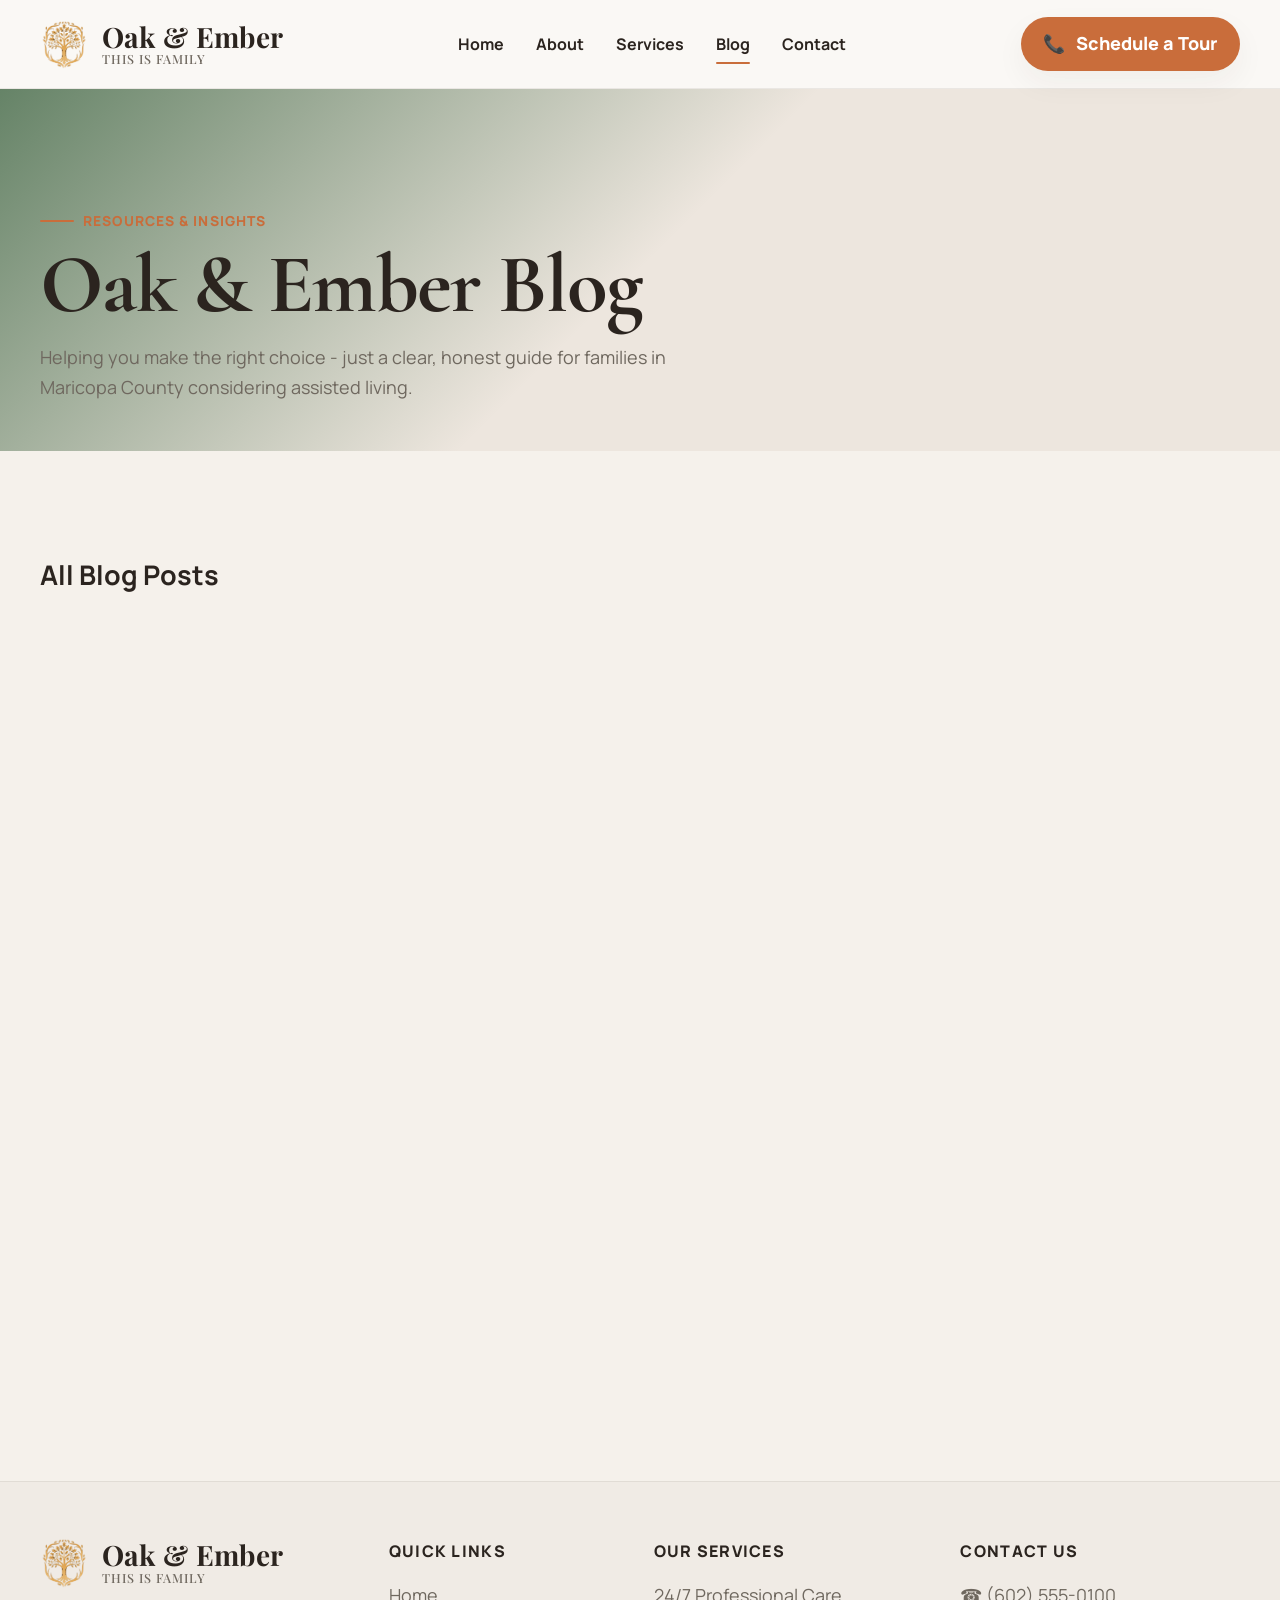
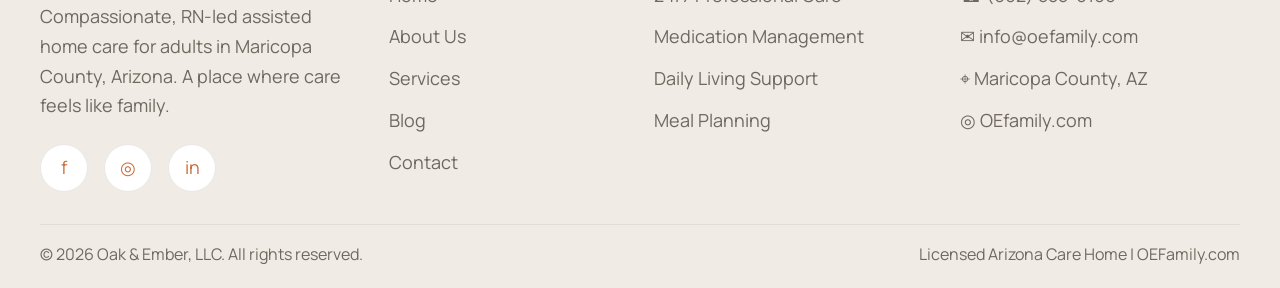
==== commit a60a5d00: "Update blog.html" ====
--- a/blog.html
+++ b/blog.html
@@ -24,48 +24,58 @@
       letter-spacing: -0.02em;
       margin-bottom: 1.2rem;
     }
+
     .blog-grid-full {
       display: grid;
-      grid-template-columns: repeat(auto-fit, minmax(380px, 1fr));
+      grid-template-columns: repeat(auto-fit, minmax(320px, 1fr));
       gap: clamp(1.5rem, 3vw, 2.2rem);
       margin-bottom: 4rem;
     }
+
     .blog-card-full {
       border-radius: var(--radius-xl);
       overflow: hidden;
       box-shadow: var(--shadow-sm);
-      transition: transform var(--transition), box-shadow var(--transition);
-    }
+    }
+
+    /* DISABLE HOVER FEATURES */
     .blog-card-full:hover {
-      transform: translateY(-4px);
-      box-shadow: var(--shadow-lg);
-    }
+      transform: none;
+      box-shadow: var(--shadow-sm);
+    }
+    .blog-card-full .blog-media-full img {
+      transition: none;
+      transform: none;
+    }
+
     .blog-media-full {
-      aspect-ratio: 16 / 10;
+      /* Image scaled to ~half height vs before */
+      aspect-ratio: 16 / 12;
       overflow: hidden;
     }
     .blog-media-full img {
       width: 100%;
       height: 100%;
       object-fit: cover;
-      transition: transform 600ms ease;
-    }
-    .blog-card-full:hover .blog-media-full img {
-      transform: scale(1.04);
-    }
+    }
+
     .blog-body-full {
-      padding: 1.6rem;
-    }
-    .meta-row-full {
+      padding: 1.4rem 1.4rem 1.0rem;
+    }
+
+    .meta-row-full,
+    .blog-meta {
       display: flex;
       align-items: center;
       gap: 0.8rem;
-      margin-bottom: 0.9rem;
+      margin-bottom: 0.8rem;
       color: var(--color-text-muted);
       font-size: var(--text-xs);
       font-weight: 600;
     }
-    .tag-full {
+
+    .tag-full,
+    .blog-category {
       background: var(--color-primary);
       color: var(--color-white);
       padding: 0.35rem 0.75rem;
@@ -73,6 +83,8 @@
       font-size: 0.7rem;
       letter-spacing: 0.06em;
     }
+
+    .blog-title,
     .blog-title-full {
       font-family: var(--font-display);
       font-size: clamp(1.65rem, 3.5vw, 2.35rem);
@@ -80,16 +92,21 @@
       margin-bottom: 0.85rem;
       color: var(--color-text);
     }
+
+    .blog-excerpt,
     .blog-excerpt-full {
       color: var(--color-text-muted);
-      margin-bottom: 1.2rem;
+      margin-bottom: 0.9rem;
       line-height: 1.65;
     }
-    .blog-date-full {
+
+    .blog-date-full,
+    .blog-date {
       color: var(--color-text-faint);
       font-size: var(--text-sm);
       font-weight: 600;
     }
+
     .back-link {
       display: inline-flex;
       align-items: center;
@@ -99,9 +116,38 @@
       font-size: var(--text-sm);
       margin-bottom: 1.5rem;
     }
+
+    /* ONLY excerpt visible by default; content hidden until click */
+    .blog-card-full .blog-content {
+      display: none;
+    }
+
+    .blog-card-full.expanded .blog-excerpt {
+      display: none;
+    }
+    .blog-card-full.expanded .blog-content {
+      display: block;
+      margin-top: 0.8rem;
+    }
+
+    .blog-card-full .btn-expand {
+      font-size: var(--text-sm);
+      font-weight: 600;
+      padding: 0.6rem 1.1rem;
+      border-radius: var(--radius-md);
+    }
+
+    .blog-card-full.expanded .btn-expand {
+      border-color: var(--color-primary);
+    }
+
     @media (max-width: 700px) {
-      .blog-grid-full { grid-template-columns: 1fr; }
-      .blog-hero { padding-top: 3.5rem; }
+      .blog-grid-full {
+        grid-template-columns: 1fr;
+      }
+      .blog-hero {
+        padding-top: 3.5rem;
+      }
     }
   </style>
 </head>
@@ -297,7 +343,6 @@
         </div>
       </div>
     </section>
-
   </main>
 
   <footer class="site-footer">
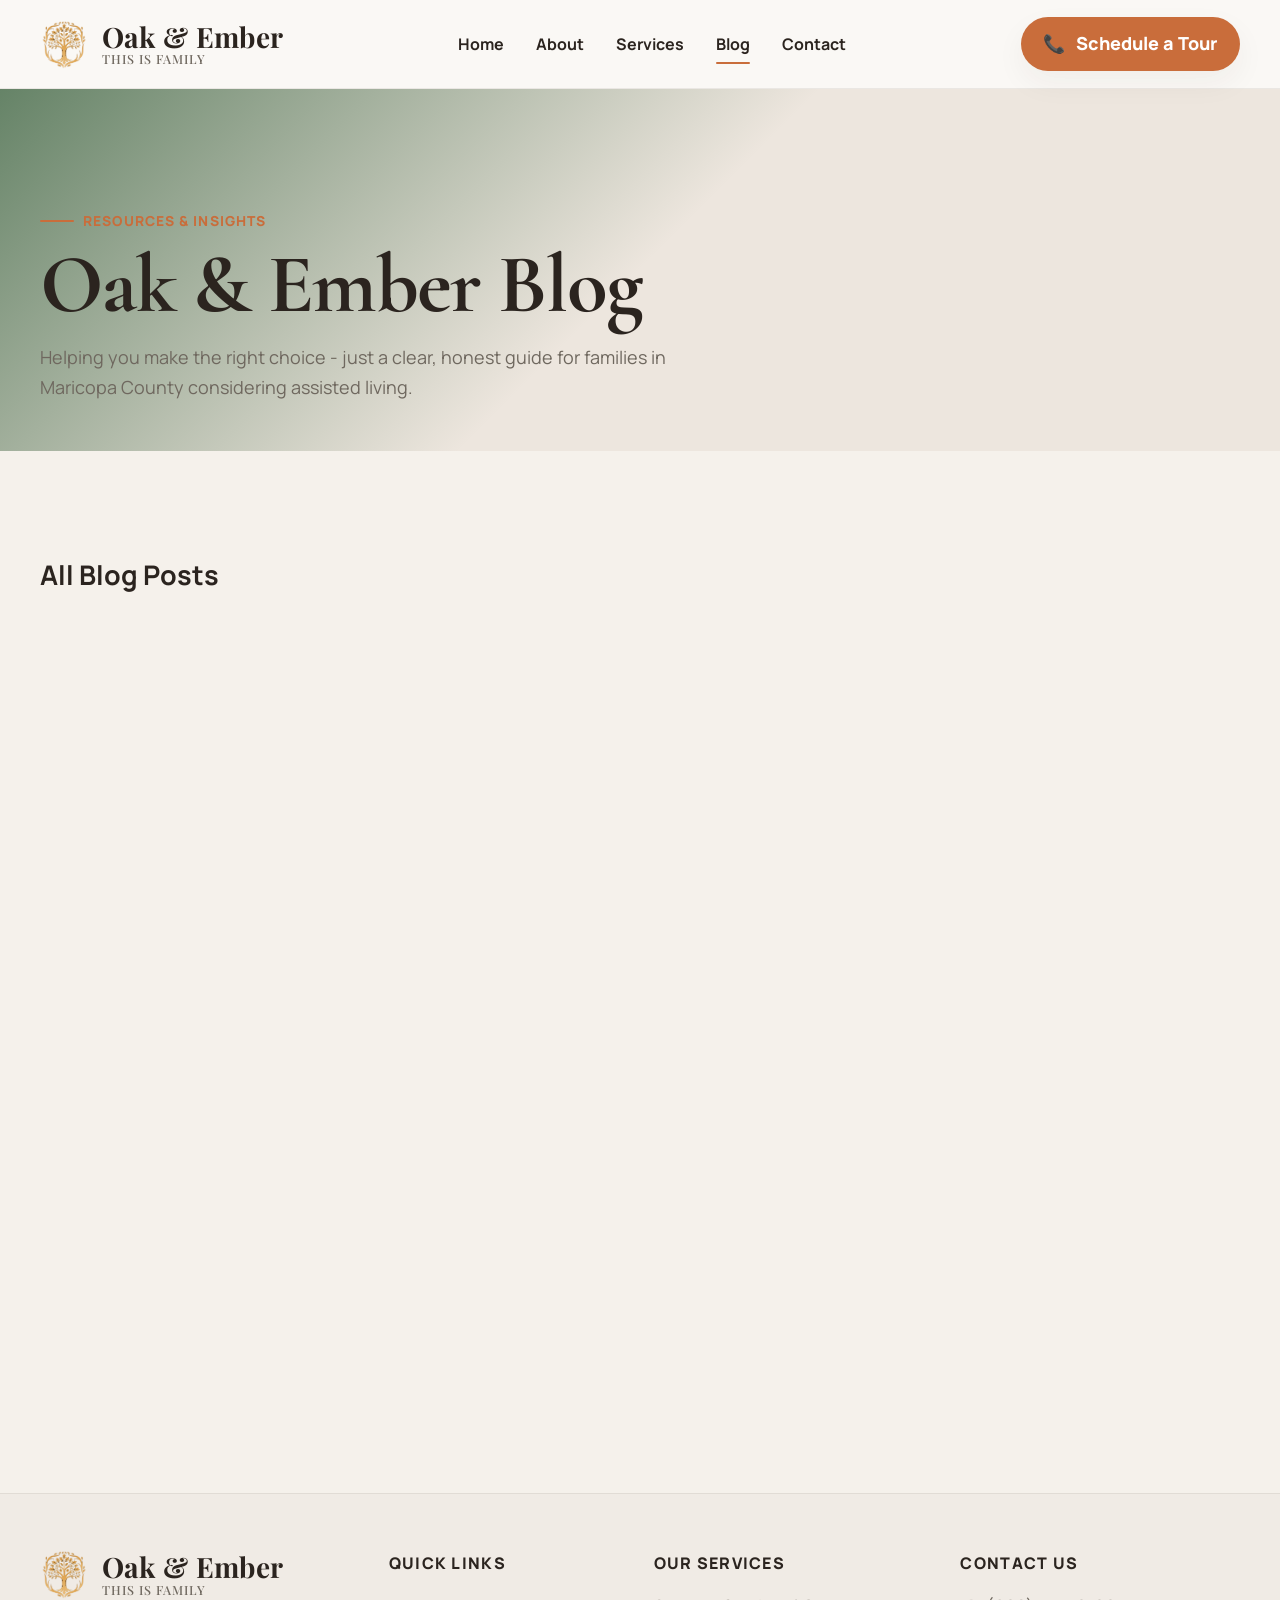
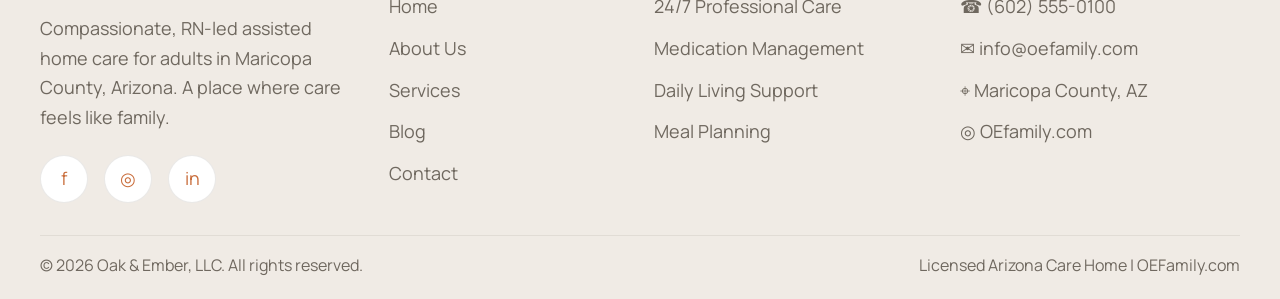
==== commit 9d7ae2d8: "Update blog.html" ====
--- a/blog.html
+++ b/blog.html
@@ -210,36 +210,151 @@
           <!-- Article 1: Family Guide -->
           <article class="blog-card-full" data-article-id="family-guide">
             <div class="blog-media-full">
-              <img src="photos/blog-1.jpg" alt="A warm family dinner at Oak & Ember" />
+              <img src="photos/blog-1.jpg" alt="Choose the right home" />
             </div>
             <div class="blog-body-full">
               <div class="blog-meta">
-                <span class="blog-date">April 10, 2026</span>
+                <span class="blog-date">March 28, 2026</span>
                 <span class="blog-category">Family Guide</span>
               </div>
-              <h3 class="blog-title">Family Guide: How to Make Your First Visit Comfortable</h3>
+              <h3 class="blog-title">How to Choose the Right Assisted Living Home in Maricopa County</h3>
               <div class="blog-excerpt">
                 <p>
-                  Introducing your family to Oak & Ember should feel easy and welcoming. Here’s 
-                  how we recommend preparing for your first visit, from what to bring to what 
-                  to expect during your stay.
+                  Navigating care options can feel overwhelming. Here are the key questions to ask and what to look for when comparing homes.
                 </p>
               </div>
               <div class="blog-content">
                 <p>
-                  Whether you’re planning a weekend getaway or a longer stay, we want your family 
-                  to feel at ease from the moment you arrive. Our concierge team is trained to 
-                  answer any questions about amenities, activities, and local recommendations.
-                </p>
-                <p>
-                  For families with young children, we provide a small welcome kit with toys, 
-                  snacks, and activity guides tailored to your kids’ ages. We also offer 
-                  early‑check‑in options so you can settle in without rushing.
-                </p>
-                <p>
-                  Housekeeping is scheduled around your preferred times, and we can arrange 
-                  extra cribs, high chairs, or child‑safe gear upon request. Just let us know 
-                  your needs in advance, and we’ll handle the rest.
+                  Choosing an assisted living home for a loved one is one of the most important decisions a family can make. In Maricopa County, Arizona, there are dozens of options — from large corporate facilities to intimate residential care homes like Oak & Ember. Knowing what to look for can make all the difference.
+                </p>
+                <p>
+                  Start with the right questions before you even schedule a tour, it helps to clarify your loved one's specific needs: 
+                  <li>
+                    are they primarily independent but need help with medications and meals?
+                  </li>
+                  <li>
+                    do they require memory care support? Understanding the level of care needed will narrow your search significantly
+                  </li>
+                  <li>
+                    what is the staff-to-resident ratio during the day and overnight?
+                  </li>
+                  <li>
+                    is there a Registered Nurse on staff or on call 24/7?
+                  </li>
+                  <li>
+                    how are medications managed and administered?
+                  </li>
+                  <li>
+                    what activities and social programming are offered?
+                  </li>
+                  <li>
+                    what is the process for handling medical emergencies?
+                  </li>
+                </p>
+                <p>
+                  ---
+                </p>
+                <p>
+                  The Tour - What to Look For:
+                </p>
+                <p>
+                  A tour tells you far more than a brochure ever could. Pay attention to how staff interact with current residents-are they warm, patient and attentive? Does the home smell clean and feel welcoming? Are residents engaged and comfortable or do they seem isolated?
+
+                  “The best care homes feel like a home first and a facility second. Trust your instincts when you walk through the door.”
+
+                  At Oak & Ember, we welcome family visits because we believe transparency builds trust. Our 10-resident capacity means every family member who walks through our door gets personal attention from our RN-led team.
+                </p>
+                <p>
+                ---
+                </p>
+                <p>
+                  Licensing and Compliance in Arizona:
+                </p>
+                <p>
+                  All assisted living homes in Arizona must be licensed by the Arizona Department of Health Services (ADHS). You can look up any facility's inspection history and compliance record on the ADHS website. This is a critical step that many families overlook.
+
+                  Ask to see the facility's most recent inspection report. A reputable home will share this willingly. Look for patterns in any cited deficiencies-occasional minor issues are normal, but repeated violations around medication management or resident safety are red flags.
+                </p>
+                <p>
+                ---
+                </p>
+                <p>
+                  Small vs. Large Facilities - Why Size Matters:
+                </p>
+                <p>
+                  Larger facilities offer more amenities, but smaller residential care homes often provide a higher quality of individualized care. With only 10 residents, Oak & Ember ensures that every person is known by name, their preferences are honored and their care plan is truly personalized.
+
+                  We encourage you to visit us and see the difference firsthand. Our team is always happy to answer questions, walk you through our daily routines and help you determine if Oak & Ember is the right fit for your family.
+                </p>
+              </div>
+              <button class="btn btn-expand" type="button">Read more</button>
+            </div>
+          </article>
+
+          <!-- Article 2: Care Insights -->
+          <article class="blog-card-full" data-article-id="care-insights">
+            <div class="blog-media-full">
+              <img src="photos/blog-2.jpg" alt="Nurses touch" />
+            </div>
+            <div class="blog-body-full">
+              <div class="blog-meta">
+                <span class="blog-date">March 14, 2026</span>
+                <span class="blog-category">Care Insights</span>
+              </div>
+              <h3 class="blog-title">What Does RN-Led Care Really Mean for Your Loved One?</h3>
+              <div class="blog-excerpt">
+                <p>
+                  At Oak & Ember, an RN at the helm of a care home makes a significant difference in health outcomes, medication safety and overall quality of life for residents.
+                </p>
+              </div>
+              <div class="blog-content">
+                <p>
+                  The Clinical Difference:
+                </p>
+                <p>
+                  A Registered Nurse brings a level of clinical training and judgment that goes far beyond what a caregiver or even a Licensed Practical Nurse (LPN) can provide. RNs are trained to assess complex health situations, recognize early warning signs of deterioration and coordinate with physicians and specialists.
+                </p>
+                
+                  <li>Comprehensive health assessments upon admission and regularly thereafter</li>
+                  <li>Medication management including complex multi-drug regimens</li>
+                  <li>Wound care and chronic disease monitoring</li>
+                  <li>Coordination with physicians, specialists, and pharmacists</li>
+                  <li>Staff training and clinical oversight of all caregivers</li>
+                <p>
+                ---
+                </p>
+                <p>
+                  Medication Safety - A Critical Advantage:
+                </p>
+                <p>
+                  Medication errors are one of the leading causes of preventable harm in older adults. An RN-led facility dramatically reduces this risk. Our nurse personally reviews every resident's medication list, monitors for interactions, and ensures that medications are administered correctly and on schedule.
+                </p>
+                <p>
+                  “Having an RN oversee care isn't a luxury — for medically complex residents, it's a necessity that can prevent hospitalizations and save lives.”
+                </p>
+                <p>
+                ---
+                </p>
+                <p>
+                  Early Detection Saves Lives:
+                </p>
+                <p>
+                  One of the most valuable things an experienced RN provides is the ability to notice subtle changes before they become emergencies. A slight change in gait, a shift in appetite, or an unusual level of fatigue can all be early indicators of a developing health issue. Our nurse is trained to catch these signs early and act quickly.
+                </p>
+                <p>
+                  This proactive approach has helped our residents avoid unnecessary emergency room visits and hospitalizations — keeping them comfortable, stable, and at home with us.
+                </p>
+                <p>
+                ---
+              </p>
+                <p>
+                  What This Means for Your Family:
+                </p>
+                <p>
+                  When your loved one lives at Oak & Ember, you have the peace of mind of knowing that a licensed clinical professional is overseeing their care every single day. You can call with questions and get real clinical answers. You can trust that changes in health status will be communicated to you promptly.
+                </p>
+                <p>
+                  We believe RN-led care is the gold standard for assisted living, and we're proud to offer it to every one of our 10 residents in Maricopa County, Arizona.
                 </p>
               </div>
               <button
@@ -252,83 +367,81 @@
             </div>
           </article>
 
-          <!-- Article 2: Care Insights -->
-          <article class="blog-card-full" data-article-id="care-insights">
+          <!-- Article 3: Life at Oak & Ember -->
+          <article class="blog-card-full" data-article-id="life-at-oak-ember">
             <div class="blog-media-full">
-              <img src="photos/blog-2.jpg" alt="A spa‑style treatment room at Oak & Ember" />
+              <img src="photos/blog-3.jpg" alt="Our dining table at Oak & Ember" />
             </div>
             <div class="blog-body-full">
               <div class="blog-meta">
-                <span class="blog-date">April 8, 2026</span>
-                <span class="blog-category">Care Insights</span>
-              </div>
-              <h3 class="blog-title">Care Insights: Our Approach to Personalized Service</h3>
+                <span class="blog-date">February 22, 2026</span>
+                <span class="blog-category">Life at Oak & Ember</span>
+              </div>
+              <h3 class="blog-title">A Day in the Life at Oak & Ember</h3>
               <div class="blog-excerpt">
                 <p>
-                  At Oak & Ember, we believe true care happens in the details. This post breaks 
-                  down our philosophy and how we tailor our services to each guest.
+                  Step into a typical day at Oak & Ember and see how we weave connection, wellness and creativity into everyday life.
                 </p>
               </div>
               <div class="blog-content">
                 <p>
-                  From the moment you check in, you’ll notice small touches that reflect our 
-                  commitment to personalized care. Our staff takes note of your preferences—room 
-                  temperature, pillow type, and even beverage choices—and applies them on future 
-                  stays.
-                </p>
-                <p>
-                  We also offer a “Guest Profile” that you can update online. This lets you 
-                  save your favorite room location, dietary restrictions, and activity interests 
-                  so your next visit feels familiar and seamless.
-                </p>
-                <p>
-                  For guests with special needs, including mobility challenges or health 
-                  concerns, we partner with local specialists to ensure your stay is both 
-                  comfortable and safe.
-                </p>
-              </div>
-              <button
-                type="button"
-                class="btn btn-expand"
-                aria-label="Toggle full article"
-              >
-                Read more
-              </button>
-            </div>
-          </article>
-
-          <!-- Article 3: Life at Oak & Ember -->
-          <article class="blog-card-full" data-article-id="life-at-oak-ember">
-            <div class="blog-media-full">
-              <img src="photos/blog-3.jpg" alt="A cozy lounge area at Oak & Ember" />
-            </div>
-            <div class="blog-body-full">
-              <div class="blog-meta">
-                <span class="blog-date">April 5, 2026</span>
-                <span class="blog-category">Life at Oak & Ember</span>
-              </div>
-              <h3 class="blog-title">Life at Oak & Ember: A Day in Our Community</h3>
-              <div class="blog-excerpt">
-                <p>
-                  Step into a typical day at Oak & Ember and see how we weave connection, 
-                  wellness, and creativity into everyday life.
-                </p>
-              </div>
-              <div class="blog-content">
-                <p>
-                  Mornings begin with a curated breakfast served in the garden courtyard, 
-                  where guests gather to share stories and plan their day. We rotate our menu 
-                  weekly so there’s always something new to try.
-                </p>
-                <p>
-                  Mid‑afternoon, our wellness team hosts gentle yoga or guided meditation 
-                  sessions in the lounge. These sessions are open to all guests and are 
-                  designed to help you unwind and recharge.
-                </p>
-                <p>
-                  Evenings often feature small community events, such as live music, 
-                  craft nights, or fireside chats with local artists. These gatherings 
-                  are optional but deeply appreciated by our repeat guests.
+                  At Oak & Ember, we believe that a well-structured day filled with meaningful moments is the foundation of a good life — at any age. Our daily routines aren't rigid schedules; they're thoughtfully designed rhythms that give residents a sense of comfort, purpose, and belonging.
+                </p>
+                <p>
+                ---
+              </p>
+                <p>
+                  Morning: A Gentle Start
+                </p>
+                <p>
+                  Mornings at Oak & Ember begin slowly and warmly. Residents wake at their own pace, and our caregivers are there to assist with personal care, dressing, and morning medications. Breakfast is a communal affair — a time for conversation, laughter, and the simple pleasure of a home-cooked meal.
+                </p>
+                <p>
+                  After breakfast, many residents enjoy a gentle morning stretch. The Arizona sunshine is a natural mood booster and we make the most of it during the cooler morning hours.
+                </p>
+                <p>
+                ---
+                </p>
+                <p>
+                  Midday: Activities and Connection
+                </p>
+                <p>
+                  Our midday programming is where the real magic happens. We offer a rotating calendar of activities designed to engage the mind, body, and spirit. From card games and trivia to arts and crafts, music sessions, and gardening, there's always something to look forward to.
+                </p>
+                  <li>Monday: Music & Memory — favorite songs from residents' eras</li>
+                  <li>Tuesday: Garden Club — tending our small herb and flower garden</li>
+                  <li>Wednesday: Arts & Crafts — seasonal projects and creative expression. Walmart runs</li>
+                  <li>Thursday: Trivia & Games — friendly competition and brain exercise</li>
+                  <li>Friday: Movie Afternoon — classic films with popcorn</li>
+                  <li>Weekend: Family visits encouraged, flexible programming</li>
+                <p>
+                ---
+                </p>
+                <p>
+                  “Joy doesn't retire. Our residents laugh, create, debate, and connect every single day. That's what makes Oak & Ember feel like home.”
+                </p>
+                <p>
+                  Meals: More Than Nutrition
+                </p>
+                <p>
+                  Lunch and dinner at Oak & Ember are prepared fresh daily with attention to each resident's dietary needs and preferences. Our meals are balanced, flavorful, and served family-style whenever possible. We believe that sharing a meal is one of the most powerful ways to build community.
+
+                  Special dietary requirements — whether medical, cultural, or personal — are always accommodated. Our caregivers know each resident's favorites and make sure mealtime feels like a treat, not a chore.
+                </p>
+                <p>
+                ---
+                </p>
+                <p>
+                  Evening: Winding Down Together:
+                </p>
+                <p>
+                  Evenings are quieter and more personal. Some residents enjoy watching television together, others prefer reading or journaling. Our caregivers are present for evening medications, personal care, and bedtime routines — always patient, always kind.
+                </p>
+                <p>
+                  We often end the day with a brief storytelling or reflection moment — residents sharing a memory, a joke, or simply saying goodnight. It's a small ritual that means a great deal to everyone in our home.
+                </p>
+                <p>
+                  If you'd like to see a day in the life at Oak & Ember for yourself, we warmly invite you to schedule a tour. Come have coffee with us and meet our residents and team.
                 </p>
               </div>
               <button
--- a/style.css
+++ b/style.css
@@ -618,6 +618,12 @@
 
     .blog-grid { grid-template-columns: repeat(3, minmax(0, 1fr)); }
 
+    .blog-grid-full {
+      display: grid;
+      grid-template-columns: repeat(auto-fit, minmax(400px, 1fr));
+      gap: clamp(1.5rem, 3vw, 2.2rem);
+    }
+
     .blog-card { overflow: hidden; }
 
     .blog-media {
@@ -1114,4 +1120,15 @@
     .brand-text small {
       font-size: 0.45em;
       font-weight: 500;
+    }
+
+    .blog-card-full .blog-content {
+      display: none;
+    }
+    .blog-card-full.expanded .blog-excerpt {
+      display: none;
+    }
+    .blog-card-full.expanded .blog-content {
+      display: block;
+      margin-top: 0.8rem;
     }
